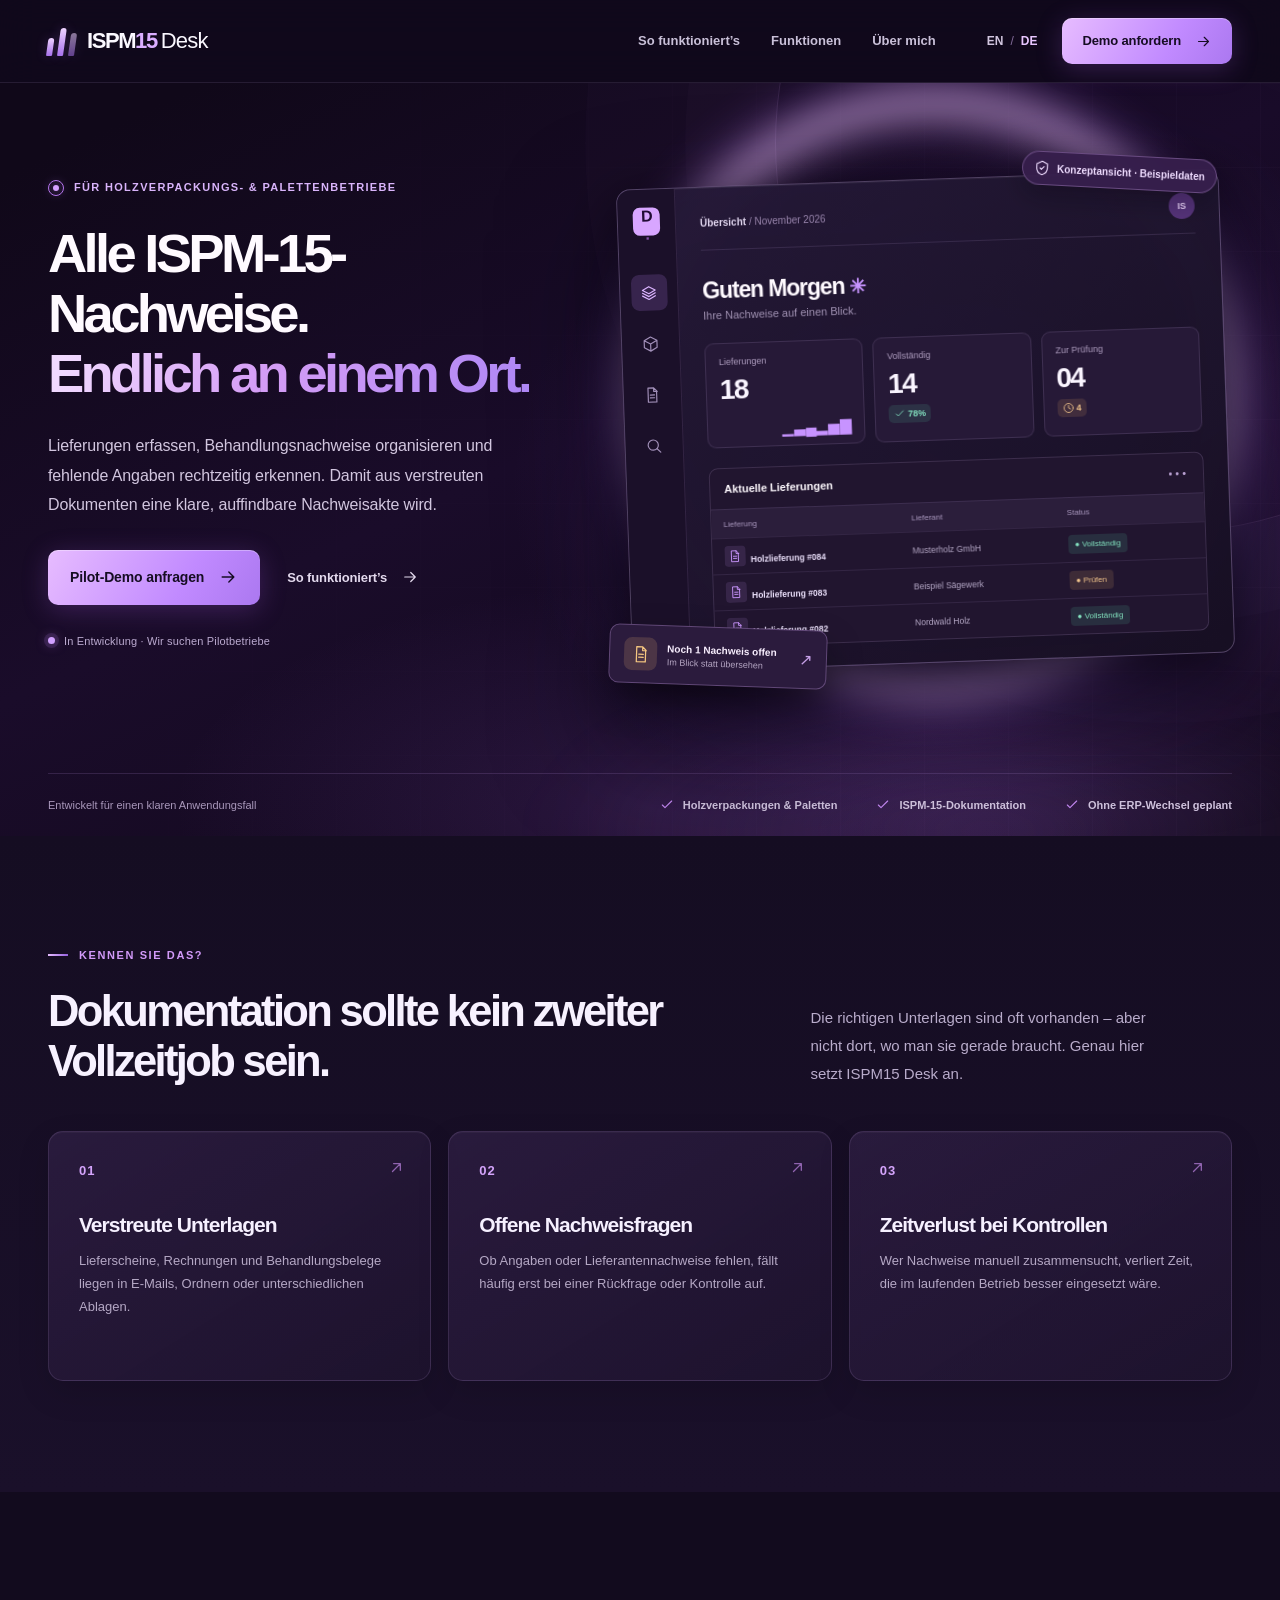
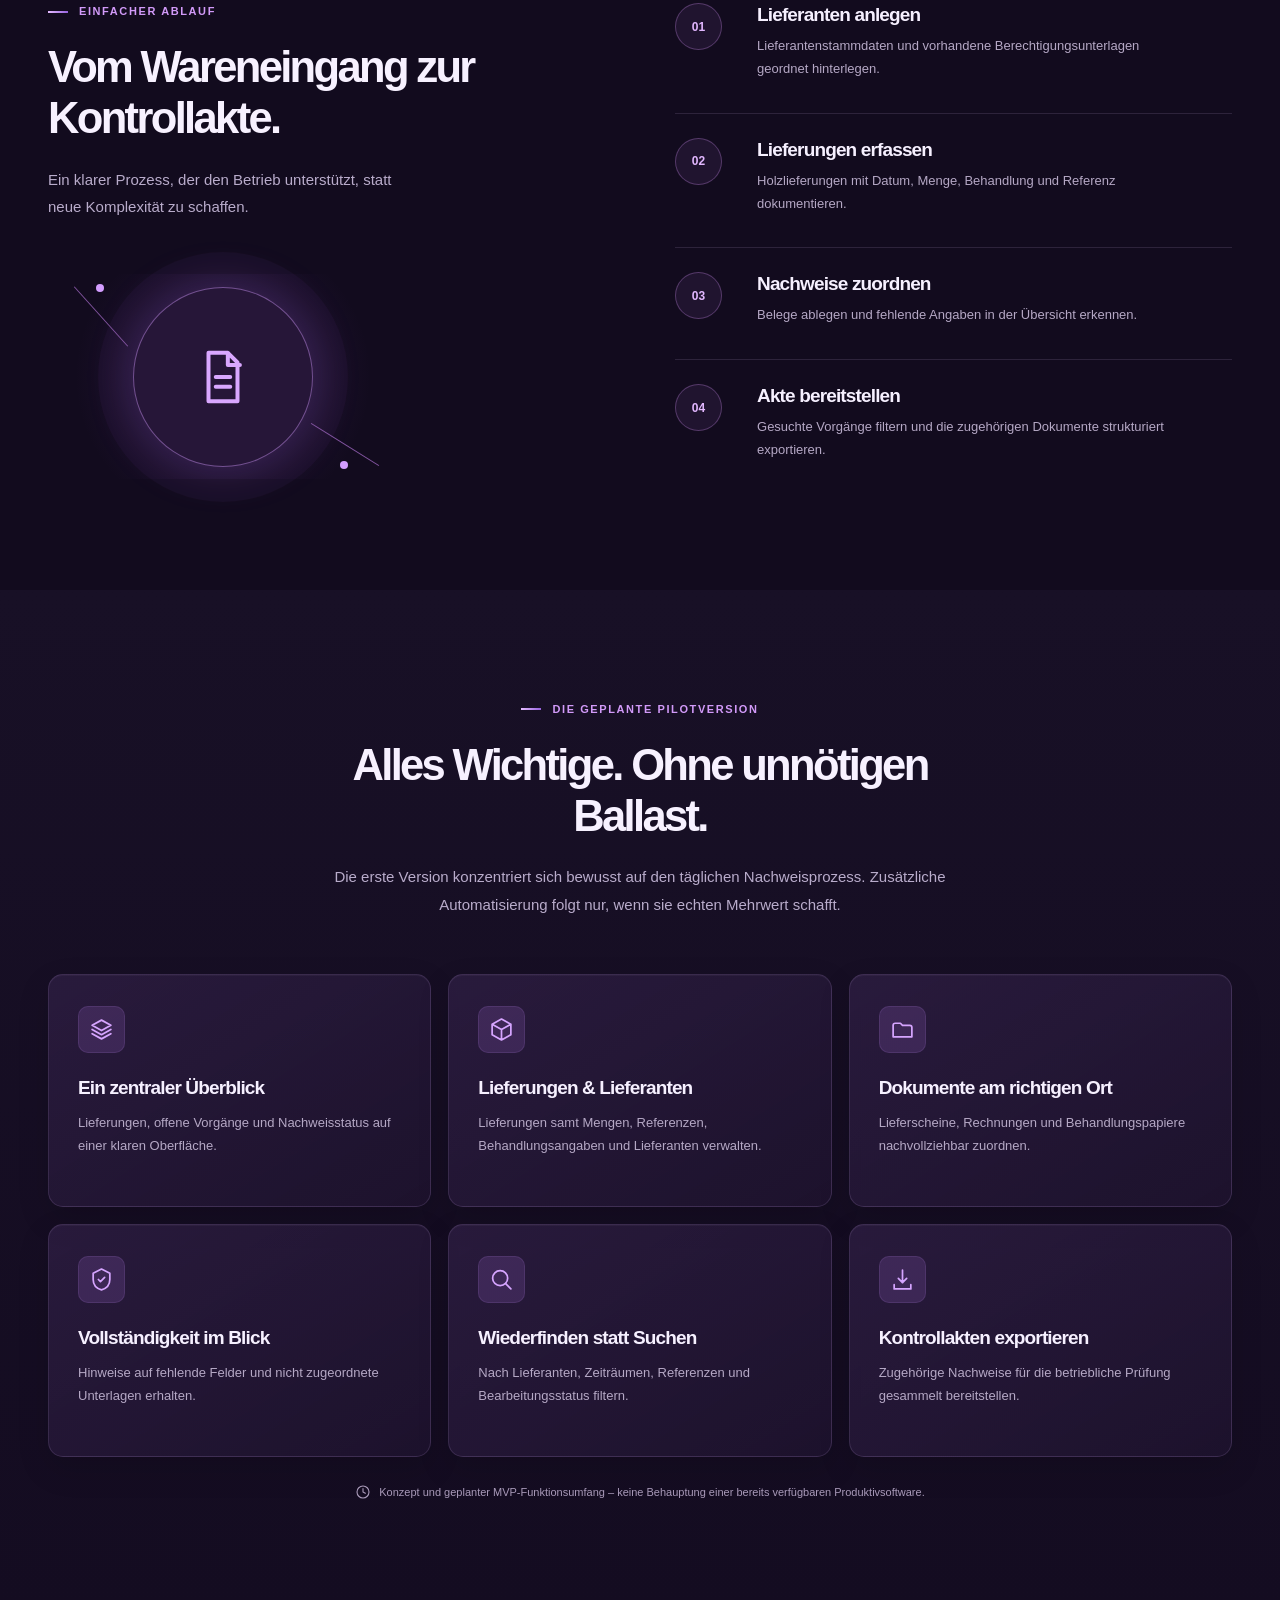
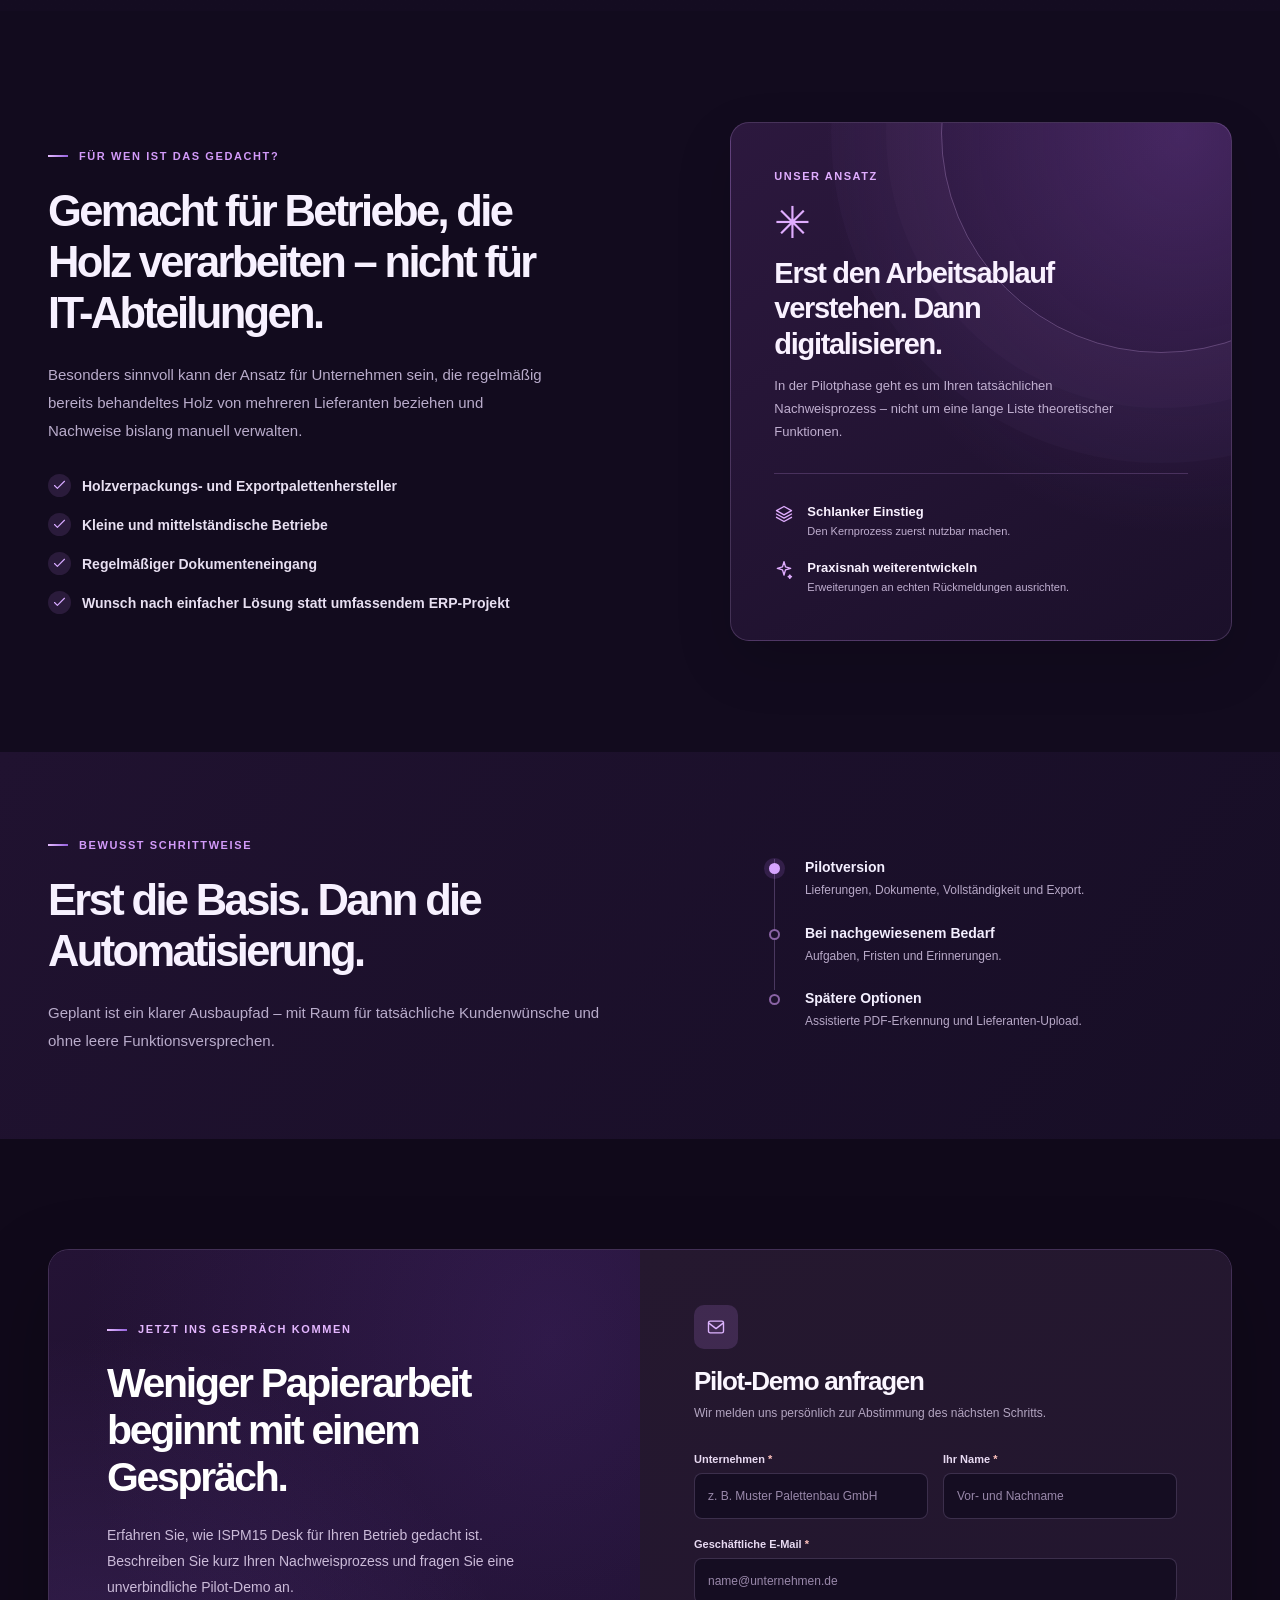
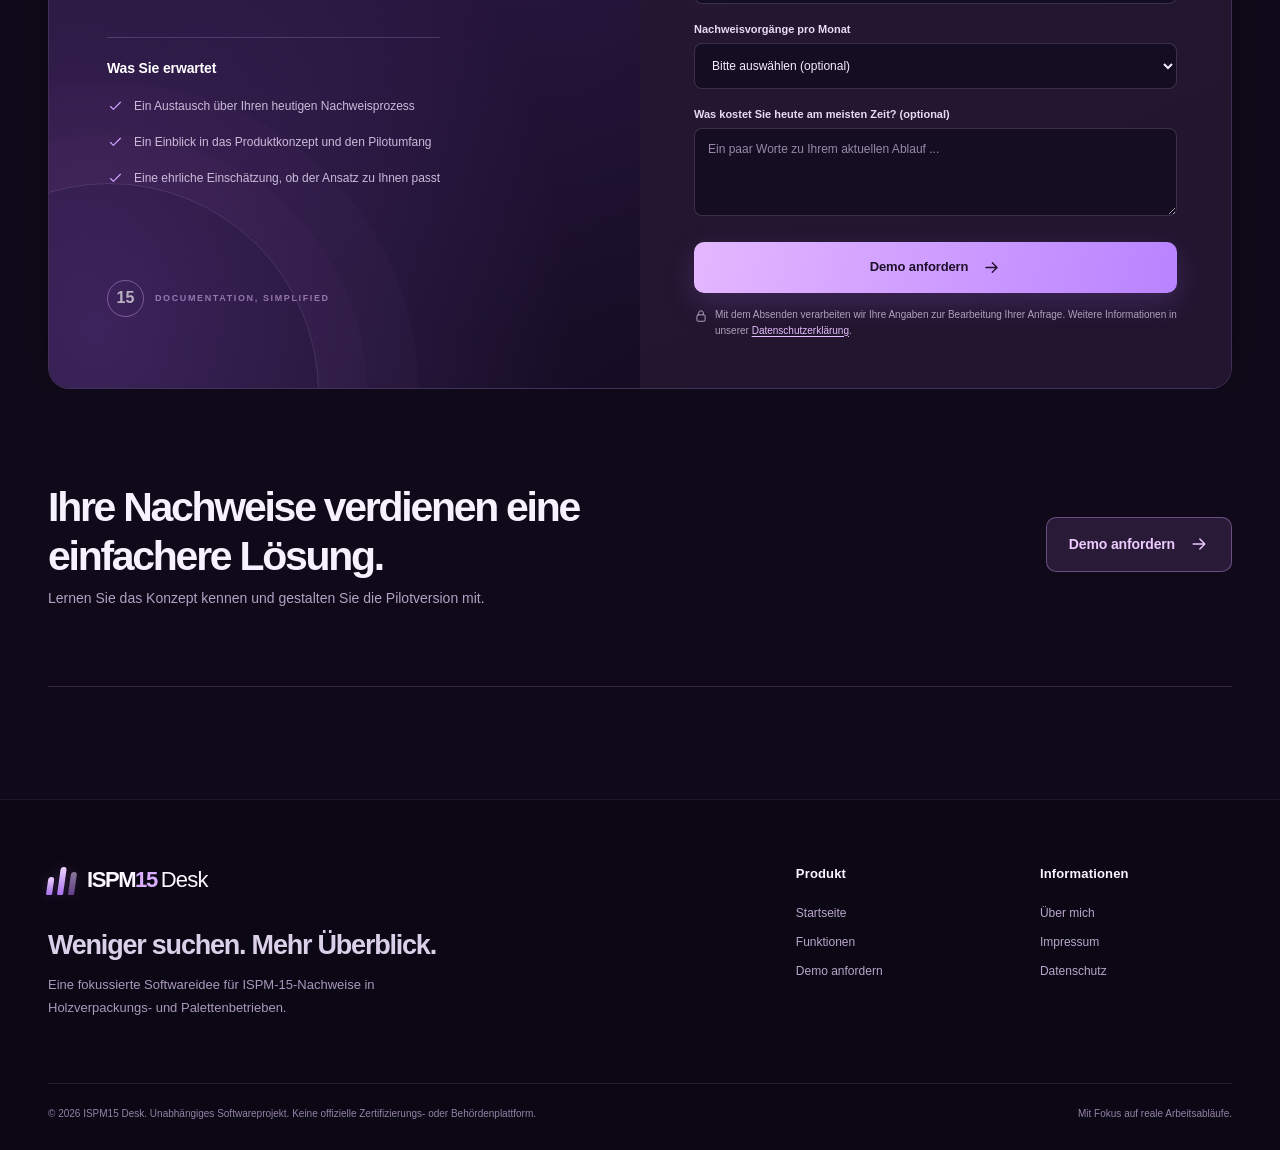
==== index.html @ 0bcd7ba4 "Initial commit: ISPM15 Desk Landingpage (DE/EN)" ====
<!doctype html>
<html lang="de">
<head>
  <meta charset="utf-8">
  <meta name="viewport" content="width=device-width, initial-scale=1">
  <meta name="theme-color" content="#100919">
  <meta name="robots" content="noindex,nofollow">
  <meta name="description" content="Die geplante digitale Nachweisverwaltung für Holzverpackungs- und Palettenbetriebe. Lieferungen, Behandlungsbelege und Kontrollakten an einem Ort. Jetzt Pilot-Demo anfragen.">
  <meta property="og:type" content="website"><meta property="og:title" content="ISPM15 Desk – ISPM-15-Nachweise einfach verwalten"><meta property="og:description" content="Die geplante digitale Nachweisverwaltung für Holzverpackungs- und Palettenbetriebe. Lieferungen, Behandlungsbelege und Kontrollakten an einem Ort. Jetzt Pilot-Demo anfragen.">
  <title>ISPM15 Desk – ISPM-15-Nachweise einfach verwalten</title>
  <link rel="alternate" hreflang="de" href="index.html">
  <link rel="alternate" hreflang="en" href="en/index.html">
  <link rel="icon" type="image/svg+xml" href="assets/images/favicon.svg">
  <link rel="stylesheet" href="assets/css/style.css">
  <link rel="stylesheet" href="assets/css/dark-theme.css">
  <script src="assets/js/site.js" defer></script>
</head>
<body data-lang="de" data-page="home">
<a href="#main" class="skip-link">Zum Inhalt springen</a>
<header class="site-header"><div class="shell header-inner">
  <a class="brand" href="index.html" aria-label="ISPM15 Desk – Startseite"><span class="brand-symbol" aria-hidden="true"><span></span><span></span><span></span></span><span class="brand-words">ISPM<span class="brand-number">15</span><span class="brand-desk">Desk</span></span></a>
  <button class="menu-toggle" aria-controls="primary-nav" aria-expanded="false" aria-label="Menü öffnen"><svg class="" width="24" height="24" aria-hidden="true" viewBox="0 0 24 24" fill="none" stroke="currentColor" stroke-width="1.65" stroke-linecap="round" stroke-linejoin="round"><path d="M4 7h16M4 12h16M4 17h16"/></svg></button>
  <nav id="primary-nav" class="primary-nav" aria-label="Hauptnavigation">
    <a class="nav-link" href="index.html#ablauf">So funktioniert’s</a>
    <a class="nav-link" href="index.html#funktionen">Funktionen</a>
    <a class="nav-link "  href="about.html">Über mich</a>
    <div class="header-extras"><div class="lang-switch" aria-label="Sprache wählen">
      <a href="en/index.html" lang="en" hreflang="en" class="lang-option">EN</a><span class="lang-separator" aria-hidden="true">/</span><span class="lang-current" aria-current="true">DE</span>
    </div><a class="btn btn-nav" href="index.html#demo">Demo anfordern<svg class="" width="17" height="17" aria-hidden="true" viewBox="0 0 24 24" fill="none" stroke="currentColor" stroke-width="1.65" stroke-linecap="round" stroke-linejoin="round"><path d="M5 12h14m-6-6 6 6-6 6"/></svg></a></div>
  </nav>
</div></header>
<main id="main">
<section class="hero"><div class="hero-mesh" aria-hidden="true"></div><div class="shell hero-grid">
      <div class="hero-copy"><div class="hero-topline"><span class="tiny-ring" aria-hidden="true"></span>Für Holzverpackungs- & Palettenbetriebe</div><h1>Alle ISPM-15-Nachweise.<br><em>Endlich an einem Ort.</em></h1><p class="hero-lead">Lieferungen erfassen, Behandlungsnachweise organisieren und fehlende Angaben rechtzeitig erkennen. Damit aus verstreuten Dokumenten eine klare, auffindbare Nachweisakte wird.</p>
        <div class="hero-actions"><a class="btn btn-primary btn-large" href="#demo">Pilot-Demo anfragen<svg class="" width="20" height="20" aria-hidden="true" viewBox="0 0 24 24" fill="none" stroke="currentColor" stroke-width="1.65" stroke-linecap="round" stroke-linejoin="round"><path d="M5 12h14m-6-6 6 6-6 6"/></svg></a><a class="btn btn-text-light" href="#ablauf">So funktioniert’s<svg class="" width="18" height="18" aria-hidden="true" viewBox="0 0 24 24" fill="none" stroke="currentColor" stroke-width="1.65" stroke-linecap="round" stroke-linejoin="round"><path d="M5 12h14m-6-6 6 6-6 6"/></svg></a></div>
        <p class="hero-status"><span aria-hidden="true"></span>In Entwicklung · Wir suchen Pilotbetriebe</p>
      </div><div class="hero-art"><div class="dashboard-stage"><div class="dash-float dash-float-top"><svg class="" width="16" height="16" aria-hidden="true" viewBox="0 0 24 24" fill="none" stroke="currentColor" stroke-width="1.65" stroke-linecap="round" stroke-linejoin="round"><path d="m12 2 8 4v6c0 5.5-3.7 8.7-8 10-4.3-1.3-8-4.5-8-10V6z"/><path d="m9 12 2 2 4-4"/></svg><span>Konzeptansicht · Beispieldaten</span></div>
<div class="dashboard" role="img" aria-label="Schematische Vorschau der geplanten Software mit fiktiven Daten">
  <div class="dash-side"><div class="dash-side-logo">D<span>.</span></div><span class="side-dot side-dot-active"><svg class="" width="17" height="17" aria-hidden="true" viewBox="0 0 24 24" fill="none" stroke="currentColor" stroke-width="1.65" stroke-linecap="round" stroke-linejoin="round"><path d="m12 3 9 5-9 5-9-5zM3 12l9 5 9-5M3 16l9 5 9-5"/></svg></span><span class="side-dot"><svg class="" width="17" height="17" aria-hidden="true" viewBox="0 0 24 24" fill="none" stroke="currentColor" stroke-width="1.65" stroke-linecap="round" stroke-linejoin="round"><path d="m12 2 9 5-9 5-9-5zM3 7v10l9 5 9-5V7M12 12v10"/></svg></span><span class="side-dot"><svg class="" width="17" height="17" aria-hidden="true" viewBox="0 0 24 24" fill="none" stroke="currentColor" stroke-width="1.65" stroke-linecap="round" stroke-linejoin="round"><path d="M6 2h8l4 4v16H6zM14 2v5h5M9 12h6M9 16h6"/></svg></span><span class="side-dot"><svg class="" width="17" height="17" aria-hidden="true" viewBox="0 0 24 24" fill="none" stroke="currentColor" stroke-width="1.65" stroke-linecap="round" stroke-linejoin="round"><circle cx="10.7" cy="10.7" r="7.2"/><path d="m16 16 5 5"/></svg></span><span class="side-gear">•••</span></div>
  <div class="dash-main"><div class="dash-top"><span>Übersicht <span class="muted">/ November 2026</span></span><span class="dash-avatar">IS</span></div>
  <div class="dash-hello"><h3>Guten Morgen <span class="dash-wave">✳</span></h3><p>Ihre Nachweise auf einen Blick.</p></div>
  <div class="dash-metrics"><div class="dash-stat"><small>Lieferungen</small><strong>18</strong><span class="dash-graph">▁▃▄▂▅▇</span></div><div class="dash-stat"><small>Vollständig</small><strong>14</strong><span class="dash-stat-pill pill-green"><svg class="" width="12" height="12" aria-hidden="true" viewBox="0 0 24 24" fill="none" stroke="currentColor" stroke-width="1.65" stroke-linecap="round" stroke-linejoin="round"><path d="m5 12 4 4L19 6"/></svg> 78%</span></div><div class="dash-stat"><small>Zur Prüfung</small><strong>04</strong><span class="dash-stat-pill pill-amber"><svg class="" width="12" height="12" aria-hidden="true" viewBox="0 0 24 24" fill="none" stroke="currentColor" stroke-width="1.65" stroke-linecap="round" stroke-linejoin="round"><circle cx="12" cy="12" r="9"/><path d="M12 7v5l3.5 2"/></svg> 4</span></div></div>
  <div class="dash-table-wrap"><div class="dash-table-title"><b>Aktuelle Lieferungen</b><span>•••</span></div><div class="dash-table"><div class="dash-table-row dash-table-head"><span>Lieferung</span><span>Lieferant</span><span>Status</span></div>
  <div class="dash-table-row"><span><i class="doc-glyph"><svg class="" width="13" height="13" aria-hidden="true" viewBox="0 0 24 24" fill="none" stroke="currentColor" stroke-width="1.65" stroke-linecap="round" stroke-linejoin="round"><path d="M6 2h8l4 4v16H6zM14 2v5h5M9 12h6M9 16h6"/></svg></i>Holzlieferung #084</span><span>Musterholz GmbH</span><span><em class="status-pill done">● Vollständig</em></span></div>
  <div class="dash-table-row"><span><i class="doc-glyph"><svg class="" width="13" height="13" aria-hidden="true" viewBox="0 0 24 24" fill="none" stroke="currentColor" stroke-width="1.65" stroke-linecap="round" stroke-linejoin="round"><path d="M6 2h8l4 4v16H6zM14 2v5h5M9 12h6M9 16h6"/></svg></i>Holzlieferung #083</span><span>Beispiel Sägewerk</span><span><em class="status-pill review">● Prüfen</em></span></div>
  <div class="dash-table-row"><span><i class="doc-glyph"><svg class="" width="13" height="13" aria-hidden="true" viewBox="0 0 24 24" fill="none" stroke="currentColor" stroke-width="1.65" stroke-linecap="round" stroke-linejoin="round"><path d="M6 2h8l4 4v16H6zM14 2v5h5M9 12h6M9 16h6"/></svg></i>Holzlieferung #082</span><span>Nordwald Holz</span><span><em class="status-pill done">● Vollständig</em></span></div>
  </div></div></div>
</div><div class="dash-floating-card"> <span class="float-alert"><svg class="" width="18" height="18" aria-hidden="true" viewBox="0 0 24 24" fill="none" stroke="currentColor" stroke-width="1.65" stroke-linecap="round" stroke-linejoin="round"><path d="M6 2h8l4 4v16H6zM14 2v5h5M9 12h6M9 16h6"/></svg></span><span><strong>Noch 1 Nachweis offen</strong><small>Im Blick statt übersehen</small></span><span class="float-arrow">↗</span></div></div></div></div>
      <div class="shell hero-bottom"><span>Entwickelt für einen klaren Anwendungsfall</span><div class="trust-labels"><span><svg class="" width="16" height="16" aria-hidden="true" viewBox="0 0 24 24" fill="none" stroke="currentColor" stroke-width="1.65" stroke-linecap="round" stroke-linejoin="round"><path d="m5 12 4 4L19 6"/></svg>Holzverpackungen & Paletten</span><span><svg class="" width="16" height="16" aria-hidden="true" viewBox="0 0 24 24" fill="none" stroke="currentColor" stroke-width="1.65" stroke-linecap="round" stroke-linejoin="round"><path d="m5 12 4 4L19 6"/></svg>ISPM-15-Dokumentation</span><span><svg class="" width="16" height="16" aria-hidden="true" viewBox="0 0 24 24" fill="none" stroke="currentColor" stroke-width="1.65" stroke-linecap="round" stroke-linejoin="round"><path d="m5 12 4 4L19 6"/></svg>Ohne ERP-Wechsel geplant</span></div></div>
    </section>
    <section class="section pain-section"><div class="shell"><div class="section-header section-header-split"><div><p class="eyebrow"><span class="eyebrow-line"></span>KENNEN SIE DAS?</p><h2>Dokumentation sollte kein zweiter Vollzeitjob sein.</h2></div><p>Die richtigen Unterlagen sind oft vorhanden – aber nicht dort, wo man sie gerade braucht. Genau hier setzt ISPM15 Desk an.</p></div><div class="pain-grid"><article class="pain-card"><span class="pain-index">01</span><h3>Verstreute Unterlagen</h3><p>Lieferscheine, Rechnungen und Behandlungsbelege liegen in E-Mails, Ordnern oder unterschiedlichen Ablagen.</p><span class="pain-deco" aria-hidden="true"><svg class="" width="19" height="19" aria-hidden="true" viewBox="0 0 24 24" fill="none" stroke="currentColor" stroke-width="1.65" stroke-linecap="round" stroke-linejoin="round"><path d="M5 12h14m-6-6 6 6-6 6"/></svg></span></article><article class="pain-card"><span class="pain-index">02</span><h3>Offene Nachweisfragen</h3><p>Ob Angaben oder Lieferantennachweise fehlen, fällt häufig erst bei einer Rückfrage oder Kontrolle auf.</p><span class="pain-deco" aria-hidden="true"><svg class="" width="19" height="19" aria-hidden="true" viewBox="0 0 24 24" fill="none" stroke="currentColor" stroke-width="1.65" stroke-linecap="round" stroke-linejoin="round"><path d="M5 12h14m-6-6 6 6-6 6"/></svg></span></article><article class="pain-card"><span class="pain-index">03</span><h3>Zeitverlust bei Kontrollen</h3><p>Wer Nachweise manuell zusammensucht, verliert Zeit, die im laufenden Betrieb besser eingesetzt wäre.</p><span class="pain-deco" aria-hidden="true"><svg class="" width="19" height="19" aria-hidden="true" viewBox="0 0 24 24" fill="none" stroke="currentColor" stroke-width="1.65" stroke-linecap="round" stroke-linejoin="round"><path d="M5 12h14m-6-6 6 6-6 6"/></svg></span></article></div></div></section>
    <section class="section workflow-section" id="ablauf"><div class="shell workflow-layout"><div class="workflow-intro"><p class="eyebrow"><span class="eyebrow-line"></span>EINFACHER ABLAUF</p><h2>Vom Wareneingang zur Kontrollakte.</h2><p>Ein klarer Prozess, der den Betrieb unterstützt, statt neue Komplexität zu schaffen.</p><div class="workflow-art" aria-hidden="true"><div class="workflow-art-ring"><svg class="" width="58" height="58" aria-hidden="true" viewBox="0 0 24 24" fill="none" stroke="currentColor" stroke-width="1.65" stroke-linecap="round" stroke-linejoin="round"><path d="M6 2h8l4 4v16H6zM14 2v5h5M9 12h6M9 16h6"/></svg></div><span class="wa-line wa-one"></span><span class="wa-line wa-two"></span><span class="wa-node wa-node-a"></span><span class="wa-node wa-node-b"></span></div></div><div class="step-list"><article class="step"><span class="step-number">01</span><div><h3>Lieferanten anlegen</h3><p>Lieferantenstammdaten und vorhandene Berechtigungsunterlagen geordnet hinterlegen.</p></div></article><article class="step"><span class="step-number">02</span><div><h3>Lieferungen erfassen</h3><p>Holzlieferungen mit Datum, Menge, Behandlung und Referenz dokumentieren.</p></div></article><article class="step"><span class="step-number">03</span><div><h3>Nachweise zuordnen</h3><p>Belege ablegen und fehlende Angaben in der Übersicht erkennen.</p></div></article><article class="step"><span class="step-number">04</span><div><h3>Akte bereitstellen</h3><p>Gesuchte Vorgänge filtern und die zugehörigen Dokumente strukturiert exportieren.</p></div></article></div></div></section>
    <section class="section feature-section" id="funktionen"><div class="shell"><div class="section-header centered"><p class="eyebrow"><span class="eyebrow-line"></span>DIE GEPLANTE PILOTVERSION</p><h2>Alles Wichtige. Ohne unnötigen Ballast.</h2><p>Die erste Version konzentriert sich bewusst auf den täglichen Nachweisprozess. Zusätzliche Automatisierung folgt nur, wenn sie echten Mehrwert schafft.</p></div><div class="features-grid"><article class="feature-card"><span class="feature-icon"><svg class="" width="25" height="25" aria-hidden="true" viewBox="0 0 24 24" fill="none" stroke="currentColor" stroke-width="1.65" stroke-linecap="round" stroke-linejoin="round"><path d="m12 3 9 5-9 5-9-5zM3 12l9 5 9-5M3 16l9 5 9-5"/></svg></span><h3>Ein zentraler Überblick</h3><p>Lieferungen, offene Vorgänge und Nachweisstatus auf einer klaren Oberfläche.</p></article><article class="feature-card"><span class="feature-icon"><svg class="" width="25" height="25" aria-hidden="true" viewBox="0 0 24 24" fill="none" stroke="currentColor" stroke-width="1.65" stroke-linecap="round" stroke-linejoin="round"><path d="m12 2 9 5-9 5-9-5zM3 7v10l9 5 9-5V7M12 12v10"/></svg></span><h3>Lieferungen & Lieferanten</h3><p>Lieferungen samt Mengen, Referenzen, Behandlungsangaben und Lieferanten verwalten.</p></article><article class="feature-card"><span class="feature-icon"><svg class="" width="25" height="25" aria-hidden="true" viewBox="0 0 24 24" fill="none" stroke="currentColor" stroke-width="1.65" stroke-linecap="round" stroke-linejoin="round"><path d="M3 8a2 2 0 0 1 2-2h5l2 2h7a2 2 0 0 1 2 2v9H3z"/></svg></span><h3>Dokumente am richtigen Ort</h3><p>Lieferscheine, Rechnungen und Behandlungspapiere nachvollziehbar zuordnen.</p></article><article class="feature-card"><span class="feature-icon"><svg class="" width="25" height="25" aria-hidden="true" viewBox="0 0 24 24" fill="none" stroke="currentColor" stroke-width="1.65" stroke-linecap="round" stroke-linejoin="round"><path d="m12 2 8 4v6c0 5.5-3.7 8.7-8 10-4.3-1.3-8-4.5-8-10V6z"/><path d="m9 12 2 2 4-4"/></svg></span><h3>Vollständigkeit im Blick</h3><p>Hinweise auf fehlende Felder und nicht zugeordnete Unterlagen erhalten.</p></article><article class="feature-card"><span class="feature-icon"><svg class="" width="25" height="25" aria-hidden="true" viewBox="0 0 24 24" fill="none" stroke="currentColor" stroke-width="1.65" stroke-linecap="round" stroke-linejoin="round"><circle cx="10.7" cy="10.7" r="7.2"/><path d="m16 16 5 5"/></svg></span><h3>Wiederfinden statt Suchen</h3><p>Nach Lieferanten, Zeiträumen, Referenzen und Bearbeitungsstatus filtern.</p></article><article class="feature-card"><span class="feature-icon"><svg class="" width="25" height="25" aria-hidden="true" viewBox="0 0 24 24" fill="none" stroke="currentColor" stroke-width="1.65" stroke-linecap="round" stroke-linejoin="round"><path d="M12 3v12m-4-4 4 4 4-4M4 17v4h16v-4"/></svg></span><h3>Kontrollakten exportieren</h3><p>Zugehörige Nachweise für die betriebliche Prüfung gesammelt bereitstellen.</p></article></div><p class="feature-notice"><svg class="" width="16" height="16" aria-hidden="true" viewBox="0 0 24 24" fill="none" stroke="currentColor" stroke-width="1.65" stroke-linecap="round" stroke-linejoin="round"><circle cx="12" cy="12" r="9"/><path d="M12 7v5l3.5 2"/></svg>Konzept und geplanter MVP-Funktionsumfang – keine Behauptung einer bereits verfügbaren Produktivsoftware.</p></div></section>
    <section class="section fit-section"><div class="shell fit-grid"><div class="fit-main"><p class="eyebrow"><span class="eyebrow-line"></span>FÜR WEN IST DAS GEDACHT?</p><h2>Gemacht für Betriebe, die Holz verarbeiten – nicht für IT-Abteilungen.</h2><p>Besonders sinnvoll kann der Ansatz für Unternehmen sein, die regelmäßig bereits behandeltes Holz von mehreren Lieferanten beziehen und Nachweise bislang manuell verwalten.</p><ul class="fit-bullets"><li><svg class="" width="19" height="19" aria-hidden="true" viewBox="0 0 24 24" fill="none" stroke="currentColor" stroke-width="1.65" stroke-linecap="round" stroke-linejoin="round"><path d="m5 12 4 4L19 6"/></svg><span>Holzverpackungs- und Exportpalettenhersteller</span></li><li><svg class="" width="19" height="19" aria-hidden="true" viewBox="0 0 24 24" fill="none" stroke="currentColor" stroke-width="1.65" stroke-linecap="round" stroke-linejoin="round"><path d="m5 12 4 4L19 6"/></svg><span>Kleine und mittelständische Betriebe</span></li><li><svg class="" width="19" height="19" aria-hidden="true" viewBox="0 0 24 24" fill="none" stroke="currentColor" stroke-width="1.65" stroke-linecap="round" stroke-linejoin="round"><path d="m5 12 4 4L19 6"/></svg><span>Regelmäßiger Dokumenteneingang</span></li><li><svg class="" width="19" height="19" aria-hidden="true" viewBox="0 0 24 24" fill="none" stroke="currentColor" stroke-width="1.65" stroke-linecap="round" stroke-linejoin="round"><path d="m5 12 4 4L19 6"/></svg><span>Wunsch nach einfacher Lösung statt umfassendem ERP-Projekt</span></li></ul></div><div class="fit-panel"><div class="fit-panel-pattern" aria-hidden="true"></div><span class="fit-mini">UNSER ANSATZ</span><span class="fit-sign">✳</span><h3>Erst den Arbeitsablauf verstehen. Dann digitalisieren.</h3><p>In der Pilotphase geht es um Ihren tatsächlichen Nachweisprozess – nicht um eine lange Liste theoretischer Funktionen.</p><div class="fit-divider"></div><div class="fit-benefits"><div><svg class="" width="20" height="20" aria-hidden="true" viewBox="0 0 24 24" fill="none" stroke="currentColor" stroke-width="1.65" stroke-linecap="round" stroke-linejoin="round"><path d="m12 3 9 5-9 5-9-5zM3 12l9 5 9-5M3 16l9 5 9-5"/></svg><span><strong>Schlanker Einstieg</strong><small>Den Kernprozess zuerst nutzbar machen.</small></span></div><div><svg class="" width="20" height="20" aria-hidden="true" viewBox="0 0 24 24" fill="none" stroke="currentColor" stroke-width="1.65" stroke-linecap="round" stroke-linejoin="round"><path d="m12 2 1.8 6.2L20 10l-6.2 1.8L12 18l-1.8-6.2L4 10l6.2-1.8zM19 18l.7 1.3L21 20l-1.3.7L19 22l-.7-1.3L17 20l1.3-.7z"/></svg><span><strong>Praxisnah weiterentwickeln</strong><small>Erweiterungen an echten Rückmeldungen ausrichten.</small></span></div></div></div></div></section>
    <section class="section roadmap-section"><div class="shell roadmap-layout"><div><p class="eyebrow"><span class="eyebrow-line"></span>BEWUSST SCHRITTWEISE</p><h2>Erst die Basis. Dann die Automatisierung.</h2><p>Geplant ist ein klarer Ausbaupfad – mit Raum für tatsächliche Kundenwünsche und ohne leere Funktionsversprechen.</p></div><div class="roadmap-list"><div><span class="roadmap-dot active"></span><b>Pilotversion</b><p>Lieferungen, Dokumente, Vollständigkeit und Export.</p></div><div><span class="roadmap-dot"></span><b>Bei nachgewiesenem Bedarf</b><p>Aufgaben, Fristen und Erinnerungen.</p></div><div><span class="roadmap-dot"></span><b>Spätere Optionen</b><p>Assistierte PDF-Erkennung und Lieferanten-Upload.</p></div></div></div></section>
    <section class="demo-section"><div class="shell"><div class="demo-panel" id="demo"><div class="demo-copy"><p class="eyebrow eyebrow-light"><span class="eyebrow-line"></span>JETZT INS GESPRÄCH KOMMEN</p><h2>Weniger Papierarbeit beginnt mit einem Gespräch.</h2><p class="demo-description">Erfahren Sie, wie ISPM15 Desk für Ihren Betrieb gedacht ist. Beschreiben Sie kurz Ihren Nachweisprozess und fragen Sie eine unverbindliche Pilot-Demo an.</p>
      <div class="demo-expect"><h3>Was Sie erwartet</h3><ul><li><svg class="" width="17" height="17" aria-hidden="true" viewBox="0 0 24 24" fill="none" stroke="currentColor" stroke-width="1.65" stroke-linecap="round" stroke-linejoin="round"><path d="m5 12 4 4L19 6"/></svg><span>Ein Austausch über Ihren heutigen Nachweisprozess</span></li><li><svg class="" width="17" height="17" aria-hidden="true" viewBox="0 0 24 24" fill="none" stroke="currentColor" stroke-width="1.65" stroke-linecap="round" stroke-linejoin="round"><path d="m5 12 4 4L19 6"/></svg><span>Ein Einblick in das Produktkonzept und den Pilotumfang</span></li><li><svg class="" width="17" height="17" aria-hidden="true" viewBox="0 0 24 24" fill="none" stroke="currentColor" stroke-width="1.65" stroke-linecap="round" stroke-linejoin="round"><path d="m5 12 4 4L19 6"/></svg><span>Eine ehrliche Einschätzung, ob der Ansatz zu Ihnen passt</span></li></ul></div>
      <div class="demo-decoration" aria-hidden="true"><span>15</span><span>DOCUMENTATION, SIMPLIFIED</span></div>
    </div>
    <div class="form-card"><div class="form-heading"><span class="form-mini-icon"><svg class="" width="20" height="20" aria-hidden="true" viewBox="0 0 24 24" fill="none" stroke="currentColor" stroke-width="1.65" stroke-linecap="round" stroke-linejoin="round"><rect x="3" y="5" width="18" height="14" rx="2"/><path d="m3 7 9 7 9-7"/></svg></span><h3>Pilot-Demo anfragen</h3><p>Wir melden uns persönlich zur Abstimmung des nächsten Schritts.</p></div>
    <form class="demo-form" data-demo-form data-endpoint="" data-msg-sending="Wird gesendet ..." data-msg-success="Vielen Dank! Ihre Anfrage wurde übermittelt. Wir melden uns so bald wie möglich." data-msg-error="Die Anfrage konnte nicht gesendet werden. Bitte versuchen Sie es später erneut." data-msg-unconfigured="Das Demoformular ist noch nicht freigeschaltet. Vor der Veröffentlichung muss der Formularservice eingerichtet werden." action="#demo" method="POST" accept-charset="UTF-8">
      <input type="hidden" name="_subject" value="ISPM15 Desk – Demoanfrage">
      <div class="trap" aria-hidden="true"><label for="website-check">Dieses Feld leer lassen</label><input type="text" id="website-check" name="_gotcha" tabindex="-1" autocomplete="off"></div>
      <div class="form-grid"><div class="form-field"><label for="demo-company">Unternehmen <span aria-label="Pflichtfeld">*</span></label><input id="demo-company" name="company" type="text" placeholder="z. B. Muster Palettenbau GmbH" autocomplete="organization" maxlength="120" required></div>
      <div class="form-field"><label for="demo-name">Ihr Name <span aria-label="Pflichtfeld">*</span></label><input id="demo-name" name="name" type="text" placeholder="Vor- und Nachname" autocomplete="name" maxlength="100" required></div>
      <div class="form-field full"><label for="demo-email">Geschäftliche E-Mail <span aria-label="Pflichtfeld">*</span></label><input id="demo-email" name="email" type="email" placeholder="name@unternehmen.de" autocomplete="email" maxlength="160" required></div>
      <div class="form-field full"><label for="demo-volume">Nachweisvorgänge pro Monat</label><select id="demo-volume" name="monthly_volume"><option value="">Bitte auswählen (optional)</option><option value="under20">Unter 20</option><option value="20to60">20–60</option><option value="over60">Über 60</option><option value="unknown">Kann ich noch nicht einschätzen</option></select></div>
      <div class="form-field full"><label for="demo-message">Was kostet Sie heute am meisten Zeit? (optional)</label><textarea id="demo-message" name="message" rows="3" maxlength="1500" placeholder="Ein paar Worte zu Ihrem aktuellen Ablauf ..."></textarea></div></div>
      <button class="btn btn-submit" type="submit" data-submit-button>Demo anfordern<svg class="" width="19" height="19" aria-hidden="true" viewBox="0 0 24 24" fill="none" stroke="currentColor" stroke-width="1.65" stroke-linecap="round" stroke-linejoin="round"><path d="M5 12h14m-6-6 6 6-6 6"/></svg></button>
      <p role="status" aria-live="polite" class="form-status" data-form-status></p>
      <p class="form-privacy"><svg class="" width="14" height="14" aria-hidden="true" viewBox="0 0 24 24" fill="none" stroke="currentColor" stroke-width="1.65" stroke-linecap="round" stroke-linejoin="round"><rect x="5" y="10" width="14" height="11" rx="2"/><path d="M8 10V7a4 4 0 0 1 8 0v3"/></svg><span>Mit dem Absenden verarbeiten wir Ihre Angaben zur Bearbeitung Ihrer Anfrage. Weitere Informationen in unserer <a href="datenschutz.html">Datenschutzerklärung</a>.</span></p>
    </form></div></div></div></section>
    <section class="closing-section"><div class="shell closing-inner"><div><h2>Ihre Nachweise verdienen eine einfachere Lösung.</h2><p>Lernen Sie das Konzept kennen und gestalten Sie die Pilotversion mit.</p></div><a class="btn btn-secondary btn-large" href="#demo">Demo anfordern<svg class="" width="20" height="20" aria-hidden="true" viewBox="0 0 24 24" fill="none" stroke="currentColor" stroke-width="1.65" stroke-linecap="round" stroke-linejoin="round"><path d="M5 12h14m-6-6 6 6-6 6"/></svg></a></div></section>
</main>
<footer class="site-footer"><div class="shell">
  <div class="footer-top"><div class="footer-intro"><a class="brand brand-footer" href="index.html"><span class="brand-symbol" aria-hidden="true"><span></span><span></span><span></span></span><span class="brand-words">ISPM<span class="brand-number">15</span><span class="brand-desk">Desk</span></span></a><h2>Weniger suchen. Mehr Überblick.</h2><p>Eine fokussierte Softwareidee für ISPM-15-Nachweise in Holzverpackungs- und Palettenbetrieben.</p></div>
  <div class="footer-columns"><div><h3>Produkt</h3><a href="index.html">Startseite</a><a href="index.html#funktionen">Funktionen</a><a href="index.html#demo">Demo anfordern</a></div><div><h3>Informationen</h3><a href="about.html">Über mich</a><a href="impressum.html">Impressum</a><a href="datenschutz.html">Datenschutz</a></div></div></div>
  <div class="footer-bottom"><span>© 2026 ISPM15 Desk. Unabhängiges Softwareprojekt. Keine offizielle Zertifizierungs- oder Behördenplattform.</span><span>Mit Fokus auf reale Arbeitsabläufe.</span></div>
</div></footer>
</body>
</html>
---- assets/css/style.css ----
:root {
  color-scheme: light;
  --forest: #112b23;
  --forest-deep: #0c211b;
  --forest-soft: #204237;
  --ink: #172b25;
  --muted: #62726b;
  --line: #dfe7de;
  --paper: #f8faf5;
  --white: #fff;
  --sage: #c9edb5;
  --lime: #e6f5b7;
  --mint: #eaf4e5;
  --orange: #d3a86e;
  --radius: 20px;
  --shadow: 0 22px 55px rgba(15, 45, 33, .09);
}
*, *::before, *::after { box-sizing: border-box; }
html { scroll-behavior: smooth; scroll-padding-top: 94px; }
body { margin: 0; color: var(--ink); background: var(--white); font-family: Inter, ui-sans-serif, -apple-system, BlinkMacSystemFont, "Segoe UI", Arial, sans-serif; font-size: 16px; -webkit-font-smoothing: antialiased; }
body, button, input, textarea, select { font-family: Inter, ui-sans-serif, -apple-system, BlinkMacSystemFont, "Segoe UI", Arial, sans-serif; }
button, a { -webkit-tap-highlight-color: transparent; }
a { color: inherit; text-decoration: none; }
button { cursor: pointer; }
button, input, textarea, select { font-size: inherit; }
img, svg { vertical-align: middle; }
svg { flex-shrink: 0; }
.shell { width: min(1190px, calc(100% - 96px)); margin-inline: auto; }
.skip-link { position: fixed; top: -100px; left: 20px; background: #fff; z-index: 1000; color: #000; padding: 13px 19px; border-radius: 8px; }
.skip-link:focus { top: 14px; }
:focus-visible { outline: 3px solid #8dbc69; outline-offset: 3px; }
p, h1, h2, h3, h4 { margin-top: 0; }
h1, h2, h3 { letter-spacing: -.045em; }
section[id], div[id="demo"] { scroll-margin-top: 86px; }

/* Navigation */
.site-header { position: relative; z-index: 50; background: var(--forest); border-bottom: 1px solid rgba(230, 255, 229, .11); }
.header-inner { height: 82px; display: flex; align-items: center; justify-content: space-between; gap: 35px; }
.brand { display: inline-flex; align-items: center; gap: 11px; white-space: nowrap; color: #f4f9ec; flex-shrink: 0; }
.brand-words { font-size: 22px; font-weight: 780; letter-spacing: -.065em; }
.brand-number { color: var(--sage); }
.brand-desk { margin-left: 4px; font-weight: 420; letter-spacing: -.035em; }
.brand-symbol { width: 28px; height: 29px; position: relative; display: inline-flex; align-items: flex-end; justify-content: space-between; transform: skew(-8deg); }
.brand-symbol > span { width: 6px; background: var(--sage); border-radius: 3px 3px 1px 1px; }
.brand-symbol > span:nth-child(1) { height: 18px; }
.brand-symbol > span:nth-child(2) { height: 28px; }
.brand-symbol > span:nth-child(3) { height: 23px; opacity: .55; }
.primary-nav { display: flex; align-items: center; flex: 1; justify-content: flex-end; gap: 31px; }
.nav-link { font-size: 13px; line-height: 1.3; font-weight: 600; color: #d5e5dd; transition: color .18s; white-space: nowrap; }
.nav-link:hover, .nav-link.active { color: var(--sage); }
.header-extras { display: flex; align-items: center; gap: 25px; margin-left: 20px; }
.lang-switch { display: flex; align-items: center; gap: 7px; font-size: 12px; font-weight: 720; color: #91aba0; }
.lang-switch a { color: #cfdbd2; }
.lang-switch a:hover { color: #fff; }
.lang-current { color: var(--sage); }
.lang-separator { color: #567467; font-weight: 500; }
.btn { display: inline-flex; align-items: center; justify-content: center; gap: 14px; min-height: 46px; padding: 11px 20px; border: 0; border-radius: 9px; font-size: 13px; line-height: 1.2; font-weight: 760; letter-spacing: -.01em; cursor: pointer; transition: background-color .2s, transform .2s, box-shadow .2s, color .2s; }
.btn:hover { transform: translateY(-2px); }
.btn-nav { background: var(--sage); color: var(--forest-deep); }
.btn-nav:hover, .btn-primary:hover { background: #d8f7bc; }
.btn-large { min-height: 55px; font-size: 14px; padding: 16px 22px; }
.btn-primary { color: var(--forest-deep); background: var(--sage); box-shadow: 0 9px 28px rgba(116, 177, 119, .12); }
.btn-text-light { min-height: 55px; color: #e5eee7; background: transparent; padding-left: 8px; padding-right: 7px; }
.btn-text-light:hover { color: var(--sage); }
.btn-secondary { color: var(--forest); background: #fff; }
.btn-secondary:hover { background: var(--lime); }
.menu-toggle { display: none; width: 44px; height: 44px; background: transparent; border: 1px solid rgba(236,255,239,.25); border-radius: 9px; color: white; align-items: center; justify-content: center; }

/* Hero and illustration */
.hero { overflow: hidden; position: relative; color: white; background: radial-gradient(ellipse 55% 70% at 92% 40%, #224c3c 0%, transparent 75%), linear-gradient(140deg,#122c24 0%,#0e261e 70%, #0d231c 100%); }
.hero-mesh { position: absolute; pointer-events: none; inset: 0; opacity: .18; background-image: linear-gradient(rgba(185,231,183,.15) 1px,transparent 1px), linear-gradient(90deg,rgba(185,231,183,.15) 1px,transparent 1px); background-size: 85px 85px; mask-image: linear-gradient(90deg, transparent, #000 70%); }
.hero::before { content: ""; position: absolute; width: 780px; height: 780px; border: 1px solid rgba(191,229,169,.10); border-radius: 50%; top: -330px; right: -275px; box-shadow: 0 0 0 95px rgba(180,210,152,.021), 0 0 0 205px rgba(180,210,152,.017); }
.hero-grid { position: relative; min-height: 674px; display: grid; grid-template-columns: minmax(0, .91fr) minmax(0, 1.09fr); align-items: center; gap: 39px; padding-top: 72px; padding-bottom: 84px; }
.hero-copy { position: relative; z-index: 2; padding-bottom: 18px; }
.hero-topline { display: inline-flex; align-items: center; gap: 10px; color: #cce9c4; font-size: 11px; font-weight: 750; text-transform: uppercase; letter-spacing: .12em; line-height: 1.6; margin-bottom: 27px; }
.tiny-ring { width: 16px; height: 16px; border: 1px solid var(--sage); border-radius: 50%; display: inline-block; position: relative; }
.tiny-ring::after { content: ""; position: absolute; width: 6px; height: 6px; left: 4px; top: 4px; border-radius: 50%; background: var(--sage); }
h1 { font-size: clamp(44px, 4.25vw, 72px); font-weight: 720; line-height: 1.105; }
.hero h1 { max-width: 615px; letter-spacing: -.068em; margin: 0 0 27px; }
.hero h1 em, .inner-hero h1 em { font-weight: 550; font-style: normal; color: var(--sage); }
.hero-lead { color: #bacfc2; font-size: 16px; line-height: 1.85; max-width: 506px; letter-spacing: -.008em; margin-bottom: 30px; }
.hero-actions { display: flex; align-items: center; gap: 19px; flex-wrap: wrap; }
.hero-status { color: #a8c6b5; display: flex; align-items: center; gap: 9px; font-size: 11px; margin: 30px 0 0; letter-spacing: .015em; }
.hero-status span { width: 7px; height: 7px; background: #c6e2a7; border-radius: 50%; box-shadow: 0 0 0 4px rgba(198,226,167,.11); }
.hero-art { min-width: 0; position: relative; z-index: 1; }
.dashboard-stage { width: 100%; max-width: 655px; position: relative; padding: 24px 5px 26px 16px; filter: drop-shadow(0 42px 55px rgba(0,15,13,.35)); }
.dashboard { display: flex; width: 100%; min-height: 422px; overflow: hidden; background: #fcfdfb; color: var(--ink); border: 1px solid rgba(235,248,229,.65); border-radius: 14px; transform: rotate(-2deg); box-shadow: 0 10px 28px rgba(0, 0, 0, .19); }
.dash-side { flex: 0 0 58px; background: #19382e; color: #aac5b5; display: flex; flex-direction: column; align-items: center; padding: 18px 0; gap: 15px; }
.dash-side-logo { background: #cdecb7; border-radius: 7px; color: #183a2a; font-weight: 820; letter-spacing: -.08em; width: 27px; height: 28px; display: grid; place-items: center; margin-bottom: 24px; }
.dash-side-logo span { color: #719462; }
.side-dot { width: 36px; height: 36px; display: grid; place-items: center; border-radius: 8px; }
.side-dot-active { background: #375e4b; color: #ddf7bc; }
.side-gear { margin-top: auto; letter-spacing: 3px; transform: rotate(90deg); font-size: 16px; }
.dash-main { padding: 22px 24px 22px; flex: 1; min-width: 0; }
.dash-top { display: flex; justify-content: space-between; align-items: center; font-size: 10px; font-weight: 700; color: #476052; border-bottom: 1px solid #ecf0eb; padding-bottom: 14px; }
.dash-top .muted { color: #93a39a; font-weight: 450; }
.dash-avatar { border-radius: 50%; background: #d7ead5; height: 26px; width: 26px; display: grid; place-items: center; color: #32533b; font-size: 9px; font-weight: 800; }
.dash-hello { margin: 27px 0 22px; }
.dash-hello h3 { font-size: 23px; margin: 0 0 5px; letter-spacing: -.05em; }
.dash-hello p { font-size: 11px; color: #8c9a90; margin: 0; }
.dash-wave { color: #9bc48b; font-size: 20px; }
.dash-metrics { display: grid; grid-template-columns: repeat(3, 1fr); gap: 10px; }
.dash-stat { height: 105px; border: 1px solid #e7eee6; background: #fff; border-radius: 9px; padding: 13px 13px 10px; display: flex; flex-direction: column; position: relative; }
.dash-stat small { font-size: 9px; color: #8a9b8d; }
.dash-stat strong { margin-top: 9px; font-size: 28px; line-height: 1; letter-spacing: -.06em; color: #203e2e; }
.dash-graph { position: absolute; right: 12px; bottom: 8px; font-size: 15px; color: #82aa77; letter-spacing: 0; }
.dash-stat-pill { display: inline-flex; align-items: center; gap: 2px; align-self: start; font-size: 9px; margin-top: 7px; padding: 3px 5px; border-radius: 5px; font-weight: 650; }
.pill-green { background: #e9f5e9; color: #387946; }.pill-amber { background: #fff5e4; color: #a67834; }
.dash-table-wrap { border: 1px solid #e7eee6; border-radius: 9px; background: #fff; margin-top: 20px; overflow: hidden; }
.dash-table-title { display: flex; align-items: center; justify-content: space-between; font-size: 11px; padding: 14px 14px; }
.dash-table-title span { color: #9fac9f; letter-spacing: 3px; }
.dash-table-row { display: grid; grid-template-columns: 1.22fr 1fr .85fr; gap: 8px; align-items: center; border-top: 1px solid #eff2ee; font-size: 8.5px; color: #65786c; min-height: 36px; padding: 0 12px; }
.dash-table-row > span { white-space: nowrap; overflow: hidden; text-overflow: ellipsis; }
.dash-table-row > span:first-child { color: #354e40; font-weight: 660; }
.dash-table-head { background: #f8faf7; color: #99a69b; min-height: 29px; font-size: 8px; }
.dash-table-head > span:first-child { color: #99a69b; font-weight: 500; }
.doc-glyph { display: inline-flex; padding: 4px; margin-right: 5px; color: #588365; background: #eef6ec; border-radius: 4px; font-style: normal; }
.status-pill { display: inline-block; padding: 5px 7px; border-radius: 4px; font-size: 8px; font-style: normal; white-space: nowrap; }
.status-pill.done { background: #eaf5e8; color: #4b8558; }.status-pill.review { background: #fff3df; color: #ab834b; }
.dash-float-top { position: absolute; z-index: 4; right: 15px; top: 0; display: inline-flex; align-items: center; gap: 7px; background: #ecf6e8; border: 1px solid #c4e5bc; color: #315a3c; padding: 8px 11px; border-radius: 20px; box-shadow: 0 10px 20px rgba(2,20,12,.12); font-size: 10px; font-weight: 720; transform: rotate(3deg); }
.dash-floating-card { position: absolute; z-index: 4; left: 1px; bottom: 3px; min-width: 218px; display: flex; align-items: center; gap: 10px; background: #fff; border: 1px solid #dce8d8; border-radius: 10px; padding: 12px 14px; color: #18382c; box-shadow: 0 15px 35px rgba(2, 20, 12, .22); transform: rotate(2deg); }
.float-alert { height: 33px; width: 33px; border-radius: 8px; background: #fff4df; color: #aa813e; display: grid; place-items: center; flex: 0 0 33px; }
.dash-floating-card strong { display: block; font-size: 10px; white-space: nowrap; }
.dash-floating-card small { font-size: 9px; color: #8a978d; display: block; margin-top: 3px; white-space: nowrap; }
.float-arrow { margin-left: auto; color: #9aa79c; }
.hero-bottom { position: relative; border-top: 1px solid rgba(209,232,208,.15); padding-top: 23px; padding-bottom: 23px; display: flex; justify-content: space-between; align-items: center; gap: 20px; color: #95b4a5; font-size: 11px; }
.trust-labels { display: flex; align-items: center; gap: 38px; flex-wrap: wrap; }
.trust-labels > span { display: inline-flex; align-items: center; gap: 8px; color: #cadcd0; font-weight: 600; }
.trust-labels svg { color: #b8dcaa; }

/* Shared section typography */
.section { padding: 111px 0; }
.section-header { margin-bottom: 44px; }
.section-header h2, .workflow-intro h2, .fit-main h2, .roadmap-layout h2 { font-size: clamp(34px, 3.4vw, 49px); line-height: 1.17; font-weight: 700; letter-spacing: -.061em; margin: 0 0 22px; }
.section-header > p:not(.eyebrow), .section-header-split > p, .workflow-intro > p:not(.eyebrow), .fit-main > p:not(.eyebrow), .roadmap-layout > div > p:not(.eyebrow) { color: #68796d; line-height: 1.85; font-size: 15px; margin-bottom: 0; }
.eyebrow { display: flex; align-items: center; gap: 11px; font-size: 11px; line-height: 1.5; letter-spacing: .145em; font-weight: 780; color: #477455; text-transform: uppercase; margin: 0 0 22px; }
.eyebrow-line { display: inline-block; width: 20px; height: 2px; background: #78b38a; flex: 0 0 20px; }
.eyebrow-light { color: #bbdfb8; }.eyebrow-light .eyebrow-line { background: var(--sage); }
.section-header-split { display: grid; grid-template-columns: 1.15fr .7fr; align-items: end; gap: 70px; }
.section-header-split h2 { max-width: 645px; margin-bottom: 0; }
.section-header-split > p { max-width: 340px; margin-bottom: 6px; }
.centered { max-width: 660px; text-align: center; margin: 0 auto 55px; }
.centered .eyebrow { justify-content: center; }

/* Pain */
.pain-section { background: #f8faf6; }
.pain-grid { display: grid; grid-template-columns: repeat(3, 1fr); gap: 17px; }
.pain-card { position: relative; padding: 29px 30px 34px; background: white; min-height: 250px; border: 1px solid #e8eee7; border-radius: 15px; box-shadow: 0 9px 25px rgba(20,53,32,.025); transition: box-shadow .2s, transform .2s; overflow: hidden; }
.pain-card:hover { transform: translateY(-4px); box-shadow: var(--shadow); }
.pain-index { display: inline-block; color: #77a081; font-size: 13px; margin-bottom: 35px; font-weight: 700; letter-spacing: .08em; }
.pain-card h3 { font-size: 21px; margin-bottom: 13px; letter-spacing: -.047em; }
.pain-card p { color: #738176; line-height: 1.75; font-size: 13px; max-width: 330px; margin: 0; }
.pain-deco { position: absolute; right: 24px; top: 26px; color: #c9dbca; transform: rotate(-45deg); }

/* Workflow */
.workflow-section { background: white; }
.workflow-layout { display: grid; grid-template-columns: .85fr 1fr; gap: min(12vw,165px); align-items: start; }
.workflow-intro > p:not(.eyebrow) { max-width: 375px; }
.workflow-art { position: relative; margin-top: 53px; height: 205px; display: flex; align-items: center; justify-content: center; max-width: 350px; background: radial-gradient(circle at center, #f0f5e9 0%, transparent 72%); }
.workflow-art-ring { border: 1px solid #cbded0; height: 180px; width: 180px; border-radius: 50%; display: grid; place-items: center; background: white; box-shadow: 0 0 0 35px rgba(233,244,232,.55); color: #79a17e; }
.wa-line { position: absolute; width: 80px; height: 1px; background: #adceaa; }.wa-one { top: 42px; left: 13px; transform: rotate(48deg); }.wa-two { bottom: 34px; right: 13px; transform: rotate(32deg); }
.wa-node { position: absolute; height: 8px; width: 8px; border-radius: 50%; background: #8fc397; }.wa-node-a { top: 10px; left: 48px; }.wa-node-b { bottom: 10px; right: 50px; }
.step-list { display: flex; flex-direction: column; }
.step { display: grid; grid-template-columns: 62px 1fr; column-gap: 20px; border-bottom: 1px solid #e3ebe2; padding: 24px 0 32px; }
.step:first-child { padding-top: 0; }.step:last-child { border: 0; padding-bottom: 0; }
.step-number { display: inline-grid; height: 47px; width: 47px; place-items: center; border: 1px solid #d9e8d7; border-radius: 50%; color: #4b7f5c; background: #f4f9ef; font-size: 12px; font-weight: 800; }
.step h3 { font-size: 19px; font-weight: 700; margin: 1px 0 9px; }
.step p { color: #708075; font-size: 13px; line-height: 1.75; margin-bottom: 0; max-width: 420px; }

/* Features */
.feature-section { background: #f8faf6; }
.features-grid { display: grid; grid-template-columns: repeat(3, 1fr); gap: 17px; }
.feature-card { background: #fff; border: 1px solid #e5ede5; border-radius: 15px; padding: 31px 29px 33px; min-height: 233px; transition: transform .2s, border-color .2s; }
.feature-card:hover { transform: translateY(-3px); border-color: #bfd8b7; }
.feature-icon { height: 47px; width: 47px; background: #ecf6e8; color: #51815b; border-radius: 10px; display: grid; place-items: center; margin-bottom: 24px; }
.feature-card h3 { font-size: 19px; margin-bottom: 13px; }
.feature-card p { font-size: 13px; line-height: 1.75; color: #738177; margin: 0; }
.feature-notice { display: flex; justify-content: center; align-items: center; gap: 8px; text-align: center; color: #859186; margin: 27px 0 0; font-size: 11px; }

/* Fit */
.fit-section { background: #fff; }
.fit-grid { display: grid; grid-template-columns: 1fr .9fr; align-items: center; gap: 125px; }
.fit-main h2 { max-width: 530px; }.fit-main > p:not(.eyebrow) { max-width: 510px; }
.fit-bullets { margin: 30px 0 0; padding: 0; list-style: none; display: grid; gap: 16px; }
.fit-bullets li { display: flex; gap: 11px; align-items: center; font-size: 14px; font-weight: 620; }
.fit-bullets svg { color: #5b9b68; background: #e8f5e7; padding: 3px; border-radius: 50%; width: 23px; height: 23px; }
.fit-panel { position: relative; overflow: hidden; color: #edf7ea; background: var(--forest); border-radius: 19px; padding: 43px; min-height: 470px; }
.fit-panel-pattern { position: absolute; width: 440px; height: 440px; right: -150px; top: -210px; border: 1px solid rgba(203,233,181,.18); border-radius: 50%; box-shadow: 0 0 0 55px rgba(214,240,183,.035), 0 0 0 110px rgba(214,240,183,.035); }
.fit-mini { position: relative; z-index: 1; font-size: 11px; letter-spacing: .14em; color: #b7d9bb; font-weight: 700; }
.fit-sign { color: #c2e4ad; font-size: 44px; display: block; margin: 13px 0 8px; }
.fit-panel h3 { font-size: 29px; line-height: 1.22; margin-bottom: 13px; max-width: 350px; position: relative; }
.fit-panel > p { color: #bed3c4; line-height: 1.75; font-size: 13px; max-width: 360px; position: relative; margin-bottom: 0; }
.fit-divider { border-bottom: 1px solid rgba(204,234,206,.20); margin: 30px 0; }
.fit-benefits { display: flex; flex-direction: column; gap: 19px; }
.fit-benefits > div { display: flex; gap: 13px; align-items: flex-start; }.fit-benefits svg { color: #cbe5b9; }
.fit-benefits strong { font-size: 13px; display: block; margin-bottom: 4px; }.fit-benefits small { color: #a5c5b0; display: block; font-size: 11px; line-height: 1.6; }

/* Roadmap */
.roadmap-section { padding: 85px 0; background: #eff5eb; }
.roadmap-layout { display: grid; grid-template-columns: 1fr .85fr; gap: 150px; align-items: center; }
.roadmap-layout h2 { max-width: 495px; }
.roadmap-list { padding-left: 17px; }
.roadmap-list > div { position: relative; padding: 0 0 24px 30px; border-left: 1px solid #c8ddc9; }
.roadmap-list > div:last-child { padding-bottom: 0; border-color: transparent; }
.roadmap-dot { width: 11px; height: 11px; border: 2px solid #c7d9c7; border-radius: 50%; background: #eff5eb; position: absolute; top: 4px; left: -6px; }
.roadmap-dot.active { background: #36774d; border-color: #36774d; box-shadow: 0 0 0 5px #d8ead5; }
.roadmap-list b { display: block; font-size: 14px; margin-bottom: 6px; }
.roadmap-list p { margin: 0; color: #758679; font-size: 12px; line-height: 1.65; }

/* Demo form */
.demo-section { padding: 110px 0 0; background: #fff; }
.demo-panel { display: grid; grid-template-columns: 1fr 1fr; background: #153329; border-radius: 21px; overflow: hidden; min-height: 642px; }
.demo-copy { background: radial-gradient(circle at 4% 100%, #2e5740 0%,transparent 50%), #153329; position: relative; color: white; padding: 71px 58px; overflow: hidden; display: flex; flex-direction: column; align-items: flex-start; }
.demo-copy::after { position: absolute; content: ""; width: 420px; height: 420px; bottom: -215px; left: -150px; border-radius: 50%; border: 1px solid rgba(219,242,202,.16); box-shadow: 0 0 0 48px rgba(219,242,202,.025),0 0 0 100px rgba(219,242,202,.025); }
.demo-copy h2 { font-size: clamp(35px,3.2vw,46px); line-height: 1.15; letter-spacing: -.056em; margin-bottom: 22px; }
.demo-description { color: #b9d1c1; font-size: 14px; line-height: 1.85; max-width: 420px; margin-bottom: 36px; }
.demo-expect { padding-top: 22px; border-top: 1px solid rgba(214,242,203,.21); }
.demo-expect h3 { font-size: 14px; letter-spacing: -.01em; margin-bottom: 21px; }
.demo-expect ul { list-style: none; margin: 0; padding: 0; display: grid; gap: 17px; }
.demo-expect li { display: flex; align-items: flex-start; gap: 10px; color: #b9d1c1; font-size: 12px; line-height: 1.6; max-width: 380px; }
.demo-expect svg { color: var(--sage); margin-top: 1px; }
.demo-decoration { margin-top: auto; padding-top: 35px; display: flex; align-items: center; gap: 11px; font-weight: 700; opacity: .65; }
.demo-decoration span:first-child { border: 1px solid rgba(213,239,196,.6); display: grid; place-items: center; width: 37px; height: 37px; border-radius: 50%; font-size: 16px; }.demo-decoration span:last-child { font-size: 9px; letter-spacing: .18em; color: #acc9b2; }
.form-card { padding: 55px 54px 49px; background: #f8fbf6; color: var(--ink); }
.form-heading { margin-bottom: 29px; }.form-mini-icon { color: #518a63; background: #e9f3e7; border-radius: 10px; display: grid; place-items: center; width: 44px; height: 44px; margin-bottom: 17px; }
.form-heading h3 { font-size: 26px; letter-spacing: -.05em; margin-bottom: 7px; }.form-heading p { color: #768779; font-size: 12px; line-height: 1.6; margin: 0; }
.form-grid { display: grid; grid-template-columns: 1fr 1fr; gap: 19px 15px; }
.form-field { min-width: 0; }.form-field.full { grid-column: 1 / -1; }
.form-field label { display: block; font-size: 11px; font-weight: 750; margin-bottom: 8px; color: #334b3a; }.form-field label span { color: #a35e4f; }
.form-field input, .form-field select, .form-field textarea { width: 100%; border: 1px solid #dde7dc; background: white; color: #1a3526; outline: none; border-radius: 8px; padding: 12px 13px; line-height: 1.35; font-size: 12px; transition: border-color .18s, box-shadow .18s; }
.form-field input, .form-field select { height: 46px; }
.form-field textarea { resize: vertical; min-height: 88px; max-height: 220px; }
.form-field input::placeholder, .form-field textarea::placeholder { color: #9cac9d; }
.form-field input:focus, .form-field select:focus, .form-field textarea:focus { border-color: #75ab79; box-shadow: 0 0 0 3px rgba(122,177,125,.12); }
.btn-submit { margin-top: 22px; background: var(--forest); color: white; width: 100%; min-height: 51px; justify-content: center; font-size: 13px; }
.btn-submit:hover { background: #295642; }.btn-submit:disabled { opacity: .7; cursor: progress; transform: none; }
.form-status { font-size: 12px; font-weight: 650; line-height: 1.5; min-height: 0; margin: 0; }
.form-status:not(:empty) { border-radius: 7px; padding: 11px 12px; margin-top: 12px; }
.form-status[data-state="success"] { background: #e2f4df; color: #216134; }.form-status[data-state="error"] { background: #fff0e5; color: #7e483b; }
.form-privacy { color: #7b8b7d; font-size: 10px; line-height: 1.6; display: flex; align-items: flex-start; gap: 7px; margin: 14px 0 0; }
.form-privacy > svg { margin-top: 2px; }
.form-privacy a { text-decoration: underline; text-underline-offset: 2px; color: #386a4a; }
.trap { position: absolute!important; width: 1px; height: 1px; overflow: hidden; left: -9999px; }

/* Closing and footer */
.closing-section { padding: 94px 0 112px; background: white; }
.closing-inner { display: flex; align-items: center; justify-content: space-between; gap: 32px; border-bottom: 1px solid var(--line); padding-bottom: 80px; }
.closing-inner h2 { font-size: clamp(27px,3.2vw,42px); line-height: 1.2; letter-spacing: -.055em; max-width: 680px; margin-bottom: 9px; }
.closing-inner p { color: #738477; font-size: 14px; margin: 0; }
.closing-inner .btn-secondary { background: #153329; color: white; flex-shrink: 0; }
.closing-inner .btn-secondary:hover { background: #315c46; }
.site-footer { background: #10281f; color: #d5e6d5; padding: 66px 0 0; }
.footer-top { display: grid; grid-template-columns: 1.6fr 1fr; gap: 50px; padding-bottom: 64px; }
.footer-intro h2 { font-size: 27px; font-weight: 600; margin: 31px 0 13px; letter-spacing: -.045em; }
.footer-intro p { color: #93b1a0; font-size: 13px; line-height: 1.75; max-width: 380px; margin-bottom: 0; }
.footer-columns { display: grid; grid-template-columns: 1fr 1fr; gap: 52px; }
.footer-columns > div { display: flex; flex-direction: column; align-items: flex-start; gap: 15px; }
.footer-columns h3 { margin: 0 0 10px; font-size: 13px; letter-spacing: .012em; color: #f3f8f0; }
.footer-columns a { color: #a6bead; font-size: 12px; transition: color .2s; }.footer-columns a:hover { color: #fff; }
.footer-bottom { display: flex; justify-content: space-between; align-items: center; border-top: 1px solid rgba(217,235,217,.11); gap: 25px; color: #799c88; font-size: 10px; line-height: 1.7; padding: 21px 0 28px; }

/* About */
.inner-hero { position: relative; overflow: hidden; background: radial-gradient(circle at 76% 60%, #29503e 0,transparent 36%), var(--forest); color: white; }
.inner-hero-grid { display: grid; grid-template-columns: 1.15fr .7fr; gap: 100px; align-items: center; padding: 108px 0 112px; }
.inner-hero h1 { font-size: clamp(49px,5.2vw,76px); margin-bottom: 24px; letter-spacing: -.068em; }
.inner-hero p:not(.eyebrow) { max-width: 595px; line-height: 1.75; color: #b9d3c1; font-size: 16px; }
.inner-hero-visual { display: grid; place-items: center; min-height: 250px; }
.rings-logo { height: 275px; width: 275px; border: 1px solid rgba(217,242,211,.24); border-radius: 50%; display: grid; place-items: center; box-shadow: 0 0 0 45px rgba(217,242,211,.025),0 0 0 95px rgba(217,242,211,.025); }
.rings-small { width: 190px; height: 190px; display: grid; place-items: center; border: 1px solid rgba(217,242,211,.22); border-radius: 50%; color: var(--sage); font-size: 86px; font-weight: 560; letter-spacing: -.09em; }
.biography-grid { display: grid; grid-template-columns: .85fr 1.15fr; gap: 120px; align-items: center; }
.bio-portrait { height: 545px; overflow: hidden; position: relative; border-radius: 18px; background: radial-gradient(circle at 75% 17%, #a4caa0,transparent 30%), linear-gradient(135deg,#b7cfac,#4a795b); display: grid; place-items: center; }
.portrait-mark { font-size: 180px; letter-spacing: -.18em; font-weight: 780; color: rgba(252,255,236,.85); transform: translateX(-18px); text-shadow: 0 12px 30px rgba(18,51,36,.1); }
.portrait-mark span { color: #19402b; }
.portrait-grid { position: absolute; inset: 0; background: repeating-linear-gradient(90deg,transparent 0, transparent 65px,rgba(255,255,255,.06) 66px),repeating-linear-gradient(0deg,transparent 0,transparent 65px,rgba(255,255,255,.06) 66px); }
.bio-content h2 { font-size: clamp(35px,3.8vw,54px); line-height: 1.2; font-weight: 700; }
.bio-content h2 .not-set { font-size: .8em; }.period { color: #78ae7b; }
.bio-intro { color: #687b6c; font-size: 15px; line-height: 1.9; margin-bottom: 35px; }
.bio-facts { margin: 0; border-top: 1px solid #e3ebe1; }
.bio-facts > div { padding: 18px 0; border-bottom: 1px solid #e3ebe1; }
.bio-facts dt { color: #839383; font-size: 11px; font-weight: 750; text-transform: uppercase; letter-spacing: .09em; margin-bottom: 7px; }
.bio-facts dd { margin: 0; font-size: 14px; line-height: 1.7; color: #29432d; }
.not-set { color: #a87438; background: #fff3df; border-radius: 4px; padding: 1px 5px; }
.bio-note { display: flex; gap: 9px; align-items: flex-start; font-size: 11px; color: #849186; line-height: 1.6; margin: 22px 0 0; }
.approach-section { background: #f8faf6; }
.approach-grid { display: grid; grid-template-columns: repeat(3, 1fr); gap: 19px; }
.approach-grid article { padding: 35px 32px; border-radius: 15px; background: white; border: 1px solid #e3ece3; }
.approach-grid article > span { font-size: 14px; font-weight: 720; color: #719e77; display: block; margin-bottom: 43px; }
.approach-grid h3 { font-size: 22px; margin-bottom: 13px; }.approach-grid p { color: #7b877d; font-size: 13px; line-height: 1.75; margin: 0; }
.about-cta { background: #eef5e8; padding: 74px 0; }.about-cta-inner { display: flex; gap: 40px; align-items: center; justify-content: space-between; }
.about-cta h2 { font-size: clamp(29px,3vw,40px); margin-bottom: 11px; }.about-cta p { font-size: 13px; color: #748578; line-height: 1.7; margin: 0; max-width: 620px; }.about-cta .btn-primary { background: #19382c; color: white; flex-shrink: 0; }.about-cta .btn-primary:hover { background: #356249; }

/* Legal pages */
.legal-hero { background: radial-gradient(circle at 85% 15%,#254a3a, transparent 38%),var(--forest); color: white; padding: 72px 0 86px; }
.legal-hero h1 { font-size: clamp(44px,5vw,66px); margin: 0 0 14px; }.legal-hero p:not(.eyebrow) { color: #b7d0be; font-size: 15px; line-height: 1.8; max-width: 640px; margin-bottom: 0; }
.legal-body { padding-top: 48px; padding-bottom: 105px; max-width: 1190px; }
.legal-body > section { max-width: 785px; padding: 29px 0; border-bottom: 1px solid #e2ebe2; }
.legal-body h2 { font-size: 22px; letter-spacing: -.04em; margin-bottom: 15px; }.legal-body p { color: #5d7161; font-size: 14px; line-height: 1.9; margin: 0 0 10px; }
.legal-body a { text-decoration: underline; text-underline-offset: 3px; color: #376a46; }
.legal-alert { max-width: 785px; display: flex; gap: 13px; align-items: flex-start; background: #fff7e9; border: 1px solid #f0dfc6; border-radius: 11px; padding: 19px 21px; margin-bottom: 25px; color: #8f6634; }
.legal-alert p { color: #8f6634; font-size: 12px; margin: 0; line-height: 1.7; }

/* Responsive */
@media (max-width: 1100px) {
  .shell { width: min(100% - 64px, 1190px); }
  .header-inner { gap: 18px; }.primary-nav { gap: 18px; }.header-extras { gap: 17px; margin-left: 0; }
  .hero-grid { gap: 20px; }.hero h1 { font-size: clamp(43px,4.5vw,61px); }
  .dash-side { flex-basis: 45px; }.dash-main { padding: 18px 17px; }.dashboard { min-height: 401px; }
  .fit-grid { gap: 60px; }.workflow-layout { gap: 65px; }.roadmap-layout { gap: 60px; }.biography-grid { gap: 65px; }
  .demo-copy { padding: 62px 42px; }.form-card { padding: 48px 36px; }
}
@media (max-width: 880px) {
  .header-inner { height: 73px; }.menu-toggle { display: flex; margin-left: auto; }
  .primary-nav { display: none; position: absolute; left: 0; right: 0; top: 73px; background: #16362b; border-top: 1px solid rgba(221,244,219,.12); box-shadow: 0 24px 35px rgba(0,0,0,.16); padding: 24px max(32px,calc((100vw - 1190px)/2)); flex-direction: column; align-items: stretch; gap: 0; }
  .primary-nav.is-open { display: flex; }.nav-link { padding: 14px 0; font-size: 14px; }
  .header-extras { display: flex; flex-wrap: wrap; justify-content: space-between; margin-top: 14px; padding-top: 18px; border-top: 1px solid rgba(221,244,219,.13); }
  .hero-grid { grid-template-columns: 1fr; padding-top: 86px; padding-bottom: 45px; gap: 40px; min-height: auto; }
  .hero-copy { padding-bottom: 0; }.hero h1 { font-size: clamp(48px,7.8vw,68px); max-width: 700px; }.hero-lead { max-width: 600px; }
  .dashboard-stage { max-width: 660px; margin: auto; }.hero-bottom { flex-direction: column; align-items: start; gap: 18px; }.trust-labels { gap: 22px; }
  .section { padding: 85px 0; }.section-header-split { grid-template-columns: 1fr; gap: 18px; }.section-header-split > p { max-width: 680px; }
  .workflow-layout { grid-template-columns: 1fr 1fr; gap: 40px; }.workflow-art { height: 170px; margin-top: 32px; }.workflow-art-ring { height: 130px; width: 130px; }
  .features-grid, .pain-grid, .approach-grid { grid-template-columns: repeat(2, 1fr); }
  .fit-grid { gap: 35px; }.fit-panel { padding: 32px; }.roadmap-layout { grid-template-columns: 1fr 1fr; gap: 45px; }
  .demo-panel { grid-template-columns: 1fr; }.demo-copy { padding: 48px 46px; }.demo-decoration { display: none; }.form-card { padding: 43px 46px; }
  .footer-top { grid-template-columns: 1fr 1fr; }.inner-hero-grid { gap: 40px; }.biography-grid { grid-template-columns: 1fr 1.2fr; gap: 35px; }.bio-portrait { height: 450px; }
}
@media (max-width: 640px) {
  html { scroll-padding-top: 78px; }
  .shell { width: calc(100% - 38px); }.header-inner { height: 67px; }.primary-nav { top: 67px; padding: 18px 19px 26px; }
  .brand-symbol { width: 24px; height: 26px; }.brand-words { font-size: 20px; }
  .hero-grid { padding-top: 61px; padding-bottom: 40px; gap: 30px; }.hero-topline { font-size: 10px; letter-spacing: .095em; margin-bottom: 20px; }.hero h1 { font-size: clamp(41px,10vw,60px); line-height: 1.13; margin-bottom: 21px; }.hero-lead { font-size: 14px; line-height: 1.8; margin-bottom: 24px; }.hero-actions { gap: 9px; }.btn-large { min-height: 50px; font-size: 12px; padding: 14px 16px; }.hero-status { margin-top: 26px; }
  .dashboard-stage { width: min(510px,100%); padding: 20px 0; }.dashboard { min-height: 345px; border-radius: 10px; transform: rotate(-1.5deg); }.dash-side { flex-basis: 38px; gap: 9px; padding-top: 15px; }.dash-side-logo { width: 25px; height: 25px; font-size: 12px; margin-bottom: 15px; }.side-dot { width: 29px; height: 29px; }.dash-side svg { width: 14px; height: 14px; }.dash-main { padding: 13px 11px 14px; }.dash-top { padding-bottom: 11px; font-size: 8px; }.dash-hello { margin: 23px 0 18px; }.dash-hello h3 { font-size: 19px; }.dash-hello p { font-size: 9px; }.dash-metrics { gap: 6px; }.dash-stat { padding: 9px 7px; height: 85px; }.dash-stat small { font-size: 8px; }.dash-stat strong { font-size: 23px; }.dash-graph { font-size: 12px; right: 6px; }.dash-stat-pill { font-size: 8px; margin-top: 3px; }.dash-table-wrap { margin-top: 14px; }.dash-table-title { padding: 11px; font-size: 9px; }.dash-table-row { padding: 0 6px; font-size: 7px; min-height: 32px; gap: 4px; }.dash-table-head { font-size: 7px; min-height: 25px; }.doc-glyph { padding: 2px; margin-right: 2px; }.doc-glyph svg { width: 10px; height: 10px; }.status-pill { font-size: 7px; padding: 4px; }.dash-float-top { right: 0; font-size: 8px; padding: 6px 8px; }.dash-floating-card { left: -3px; bottom: 0; min-width: 185px; padding: 8px 10px; }.dash-floating-card strong { font-size: 9px; }.dash-floating-card small { font-size: 8px; }.float-alert { height: 28px; width: 28px; flex-basis: 28px; }
  .hero-bottom { padding-top: 24px; padding-bottom: 27px; gap: 18px; }.trust-labels { align-items: start; flex-direction: column; gap: 12px; }
  .section { padding: 68px 0; }.section-header { margin-bottom: 31px; }.section-header h2, .workflow-intro h2, .fit-main h2, .roadmap-layout h2 { font-size: clamp(32px,8.5vw,43px); }.section-header > p:not(.eyebrow), .section-header-split > p, .workflow-intro > p:not(.eyebrow), .fit-main > p:not(.eyebrow), .roadmap-layout > div > p:not(.eyebrow) { font-size: 13px; line-height: 1.8; }.eyebrow { font-size: 10px; margin-bottom: 17px; }
  .pain-grid, .features-grid, .approach-grid { grid-template-columns: 1fr; gap: 12px; }.pain-card { min-height: 0; padding: 24px 25px 27px; }.pain-index { margin-bottom: 23px; }.pain-card h3 { font-size: 20px; }.feature-card { min-height: 0; padding: 25px; }.feature-icon { margin-bottom: 20px; }.feature-notice { line-height: 1.6; }
  .workflow-layout { grid-template-columns: 1fr; gap: 31px; }.workflow-art { display: none; }.step { grid-template-columns: 48px 1fr; gap: 16px; padding: 23px 0; }.step-number { width: 40px; height: 40px; }.step h3 { font-size: 18px; }
  .fit-grid, .roadmap-layout { grid-template-columns: 1fr; gap: 32px; }.fit-panel { min-height: auto; padding: 35px 29px; }.fit-panel h3 { font-size: 27px; }.roadmap-section { padding: 70px 0; }.roadmap-list { margin-top: 5px; }
  .demo-section { padding-top: 68px; }.demo-panel { border-radius: 16px; }.demo-copy { padding: 43px 27px; }.demo-copy h2 { font-size: 34px; }.demo-description { font-size: 13px; }.demo-expect ul { gap: 13px; }.form-card { padding: 34px 23px 35px; }.form-grid { grid-template-columns: 1fr; gap: 15px; }.form-field { grid-column: 1/-1; }.form-heading h3 { font-size: 25px; }
  .closing-section { padding: 58px 0 70px; }.closing-inner { flex-direction: column; align-items: flex-start; gap: 23px; padding-bottom: 65px; }.closing-inner h2 { font-size: 30px; }
  .site-footer { padding-top: 53px; }.footer-top { grid-template-columns: 1fr; gap: 42px; padding-bottom: 43px; }.footer-columns { gap: 21px; }.footer-bottom { align-items: flex-start; flex-direction: column; gap: 9px; }
  .inner-hero-grid { grid-template-columns: 1fr; padding: 74px 0 88px; gap: 35px; }.inner-hero h1 { font-size: 49px; }.inner-hero-visual { min-height: 160px; }.rings-logo { width: 150px; height: 150px; box-shadow: 0 0 0 26px rgba(217,242,211,.025),0 0 0 59px rgba(217,242,211,.025); }.rings-small { height: 107px; width: 107px; font-size: 54px; }
  .biography-grid { grid-template-columns: 1fr; }.bio-portrait { height: 350px; }.portrait-mark { font-size: 135px; }.bio-content h2 { font-size: 38px; }.approach-grid article { padding: 27px; }.approach-grid article > span { margin-bottom: 29px; }
  .about-cta-inner { flex-direction: column; align-items: flex-start; }.about-cta { padding: 54px 0; }.legal-hero { padding: 59px 0 68px; }.legal-body { padding-top: 33px; padding-bottom: 70px; }.legal-body h2 { font-size: 20px; }
}
@media (max-width: 360px) {
  .hero-actions { flex-direction: column; align-items: flex-start; }.dashboard-stage { transform: scale(.95); transform-origin: left center; }
  .dash-side { flex-basis: 33px; }.dash-metrics { gap: 4px; }.dash-stat { padding: 8px 5px; }.status-pill { font-size: 6px; }
}
@media (prefers-reduced-motion: reduce) {
  html { scroll-behavior: auto; }
  *, *::before, *::after { transition-duration: .01ms !important; animation-duration: .01ms !important; }
}
/* Long German legal headings must not overflow narrow viewports. */
.legal-hero h1 { overflow-wrap: anywhere; hyphens: auto; }
@media (max-width: 640px) { .legal-hero h1 { font-size: clamp(36px, 9vw, 54px); } }
---- assets/css/dark-theme.css ----
/*
 * ISPM15 Desk / Nocturne
 * Dark violet visual direction based on the supplied reference image.
 * Deliberately self-contained: no external fonts, images, trackers or JS.
 * Loaded after style.css; the shared responsive layout is preserved.
 */
:root {
  color-scheme: dark;
  --forest: #170d25;
  --forest-deep: #0d0716;
  --forest-soft: #271b3d;
  --ink: #f4efff;
  --muted: #b6abc9;
  --line: rgba(215, 192, 255, .14);
  --paper: #120b1e;
  --white: #10091a;
  --sage: #d8a7ff;
  --lime: #e7c9ff;
  --mint: #251734;
  --orange: #f5c484;
  --shadow: 0 25px 65px rgba(2, 0, 11, .46);
  --surface: #1b112b;
  --surface-raised: #251933;
  --text-soft: #b3a8c3;
  --border-soft: rgba(222, 199, 255, .14);
  --accent: #c791ff;
}
html { scrollbar-color: #624378 #120b1e; }
body {
  color: var(--ink);
  background: #100919;
  background-image: radial-gradient(ellipse 42% 15% at 110% 28%, rgba(125,68,202,.07), transparent 75%);
}
:focus-visible { outline-color: #d1a0ff; }
::selection { background: #b779ed; color: #100819; }

/* Navigation and buttons */
.site-header {
  position: sticky;
  top: 0;
  background: rgba(17, 9, 28, .88);
  border-bottom: 1px solid rgba(226,198,255,.11);
  -webkit-backdrop-filter: blur(18px);
  backdrop-filter: blur(18px);
}
.brand { color: #fbf8ff; }
.brand-symbol > span { background: linear-gradient(180deg,#efd4ff,#a771eb); box-shadow: 0 0 12px rgba(195,134,255,.22); }
.brand-number { color: #daaeff; }
.nav-link { color: #c9c0d8; }
.nav-link:hover, .nav-link.active { color: #e8c6ff; }
.lang-switch { color: #9a84ac; }
.lang-switch a { color: #d2c6df; }
.lang-separator { color: #856d9c; }
.lang-current { color: #e8c6ff; }
.btn { border-radius: 10px; }
.btn-nav, .btn-primary {
  background: linear-gradient(120deg, #e7bcff, #c18aff 64%, #ab78f0);
  color: #160d23;
  box-shadow: 0 5px 26px rgba(167,92,229,.25), inset 0 1px 0 rgba(255,255,255,.32);
}
.btn-nav:hover, .btn-primary:hover { background: linear-gradient(120deg,#f4daff,#cf9dff 64%,#b382ff); box-shadow: 0 10px 35px rgba(190,117,251,.31); }
.btn-text-light { color: #e3d9ed; }
.btn-text-light:hover { color: #f2cfff; }
.btn-secondary { background: #e8c4ff; color: #1b0c2d; }
.btn-secondary:hover { background: #f3dbff; }
.menu-toggle { border-color: rgba(225,187,255,.22); background: rgba(220,170,255,.05); }

/* Hero: immersive violet glow with the arc motif from the visual reference */
.hero {
  isolation: isolate;
  background:
    radial-gradient(ellipse 52% 65% at 80% 54%, rgba(106,54,154,.38), transparent 77%),
    radial-gradient(ellipse 48% 38% at 51% 96%, rgba(139,79,196,.19), transparent 78%),
    linear-gradient(155deg,#100819 7%,#1a0c2a 46%,#100818 100%);
}
.hero-mesh {
  opacity: .2;
  background-image: linear-gradient(rgba(221,168,253,.11) 1px,transparent 1px),linear-gradient(90deg,rgba(221,168,253,.11) 1px,transparent 1px);
  background-size: 84px 84px;
  mask-image: linear-gradient(110deg,transparent 11%,#000 85%);
}
.hero::before {
  border-color: rgba(226,179,255,.12);
  box-shadow: 0 0 0 90px rgba(195,135,246,.018),0 0 0 190px rgba(190,132,254,.014);
}
.hero::after {
  content: "";
  position: absolute;
  z-index: -1;
  width: min(72vw, 1080px);
  height: 310px;
  right: -13%;
  bottom: -150px;
  border-radius: 50%;
  background: radial-gradient(ellipse,rgba(188,120,253,.21),transparent 68%);
  filter: blur(35px);
  pointer-events: none;
}
.hero-grid { min-height: 680px; }
.hero-topline { color: #d9b4fb; }
.tiny-ring { border-color: #b474eb; }
.tiny-ring::after { background: #d5a1ff; box-shadow: 0 0 12px #bb80fc; }
.hero h1 { color: #fffaff; }
.hero h1 em, .inner-hero h1 em {
  color: #e5c1ff;
  background: linear-gradient(108deg,#f1d9ff 4%,#d49df5 45%,#ad86f5 100%);
  background-clip: text;
  -webkit-background-clip: text;
  -webkit-text-fill-color: transparent;
}
.hero-lead { color: #d2c6df; }
.hero-status { color: #bbaad0; }
.hero-status span { background: #d1a1ff; box-shadow: 0 0 0 4px rgba(200,139,255,.13),0 0 12px rgba(200,139,255,.6); }
.hero-art { isolation: isolate; }
.hero-art::before {
  content: "";
  position: absolute;
  z-index: -1;
  width: 116%;
  aspect-ratio: 1;
  left: -6%;
  top: -23%;
  border-radius: 50%;
  background:
    radial-gradient(circle at 50% 54%, rgba(201,164,250,.13) 0 28%, transparent 42%),
    radial-gradient(circle, transparent 48%, rgba(212,153,255,.24) 53%, rgba(240,196,255,.78) 57%, rgba(140,79,202,.25) 61%, transparent 67%);
  filter: blur(17px);
  opacity: .94;
  pointer-events: none;
}
.hero-art::after {
  content: "";
  position: absolute;
  z-index: -1;
  width: 88%; height: 50%;
  left: 8%; bottom: 2%;
  border-radius: 50%;
  background: #bf81fb;
  opacity: .18;
  filter: blur(74px);
  pointer-events: none;
}
.dashboard-stage { filter: drop-shadow(0 40px 54px rgba(5,0,18,.58)); }
.dashboard {
  color: #f2ecfc;
  background: linear-gradient(145deg,rgba(37,25,56,.98),rgba(23,15,35,.99));
  border: 1px solid rgba(226,195,255,.27);
  box-shadow: 0 12px 40px rgba(0,0,0,.38),inset 0 1px 0 rgba(255,255,255,.055);
}
.dash-side { background: #1b1029; color: #a18fb8; border-right: 1px solid rgba(216,177,251,.12); }
.dash-side-logo { background: #d8a6ff; color: #210c35; }
.dash-side-logo span { color: #8451a8; }
.side-dot-active { background: rgba(197,136,255,.17); color: #dbb4ff; }
.dash-top { color: #e0d5ee; border-color: rgba(216,185,255,.12); }
.dash-top .muted { color: #9682aa; }
.dash-avatar { background: #56337b; color: #f0d8ff; }
.dash-hello h3, .dash-table-title b { color: #fffaff; }
.dash-hello p { color: #9f90b1; }
.dash-wave, .dash-graph { color: #c793ff; }
.dash-stat { background: #261937; border-color: rgba(225,194,255,.13); }
.dash-stat small { color: #ad9cbe; }
.dash-stat strong { color: #faf5ff; }
.pill-green, .status-pill.done { background: rgba(83,197,157,.14); color: #84e4c1; }
.pill-amber, .status-pill.review { background: rgba(244,184,110,.13); color: #f2c58c; }
.dash-table-wrap { background: #21152f; border-color: rgba(225,194,255,.14); }
.dash-table-title span { color: #b9a0d2; }
.dash-table-row { border-color: rgba(218,184,255,.1); color: #b4a7c5; }
.dash-table-row > span:first-child { color: #ece1fc; }
.dash-table-head { background: #2b1e3b; color: #a997be; }
.dash-table-head > span:first-child { color: #a997be; }
.doc-glyph { background: rgba(205,153,255,.12); color: #cc97ff; }
.dash-float-top {
  color: #efdcff;
  background: rgba(54,30,76,.97);
  border-color: rgba(225,180,255,.3);
  box-shadow: 0 10px 28px rgba(5,0,12,.31);
}
.dash-floating-card {
  color: #f9efff;
  background: #2b1b3d;
  border-color: rgba(221,174,255,.3);
  box-shadow: 0 17px 35px rgba(0,0,0,.35);
}
.dash-floating-card small { color: #b6a7c4; }
.float-alert { background: rgba(234,183,116,.17); color: #f6c780; }
.float-arrow { color: #c6a0e7; }
.hero-bottom { border-color: rgba(216,165,255,.15); color: #a897ba; }
.trust-labels > span { color: #d1c4df; }
.trust-labels svg { color: #c68af5; }

/* Headings and readable copy on all the dark surfaces */
.section { position: relative; }
.section-header h2, .workflow-intro h2, .fit-main h2, .roadmap-layout h2, .closing-inner h2, .bio-content h2 { color: #f7f1ff; }
.section-header > p:not(.eyebrow), .section-header-split > p,
.workflow-intro > p:not(.eyebrow),.fit-main > p:not(.eyebrow),
.roadmap-layout > div > p:not(.eyebrow) { color: #b9accb; }
.eyebrow { color: #d29af9; }
.eyebrow-line, .eyebrow-light .eyebrow-line { background: linear-gradient(90deg,#e5bcff,#9662de); }
.eyebrow-light { color: #e4b7ff; }
.pain-section { background: linear-gradient(180deg,#150d22,#1a102a); }
.workflow-section { background: #120b1e; }
.feature-section { background: linear-gradient(180deg,#181026,#140c21); }
.fit-section { background: #120b1e; }
.pain-card, .feature-card, .approach-grid article {
  background: linear-gradient(148deg,rgba(49,32,71,.7),rgba(30,19,46,.87));
  border: 1px solid rgba(218,180,255,.14);
  box-shadow: inset 0 1px 0 rgba(255,255,255,.036),0 12px 32px rgba(0,0,0,.13);
}
.pain-card:hover { border-color: rgba(210,147,255,.43); box-shadow: 0 18px 50px rgba(6,1,17,.39); }
.pain-index { color: #d4a4fb; }
.pain-card h3,.feature-card h3,.step h3,.approach-grid h3 { color: #f6f0ff; }
.pain-card p,.feature-card p,.step p,.approach-grid p { color: #b5a8c5; }
.pain-deco { color: #8f63af; }
.feature-card:hover { border-color: rgba(205,140,255,.48); }
.feature-icon { background: rgba(193,129,255,.15); color: #d6a5ff; border: 1px solid rgba(204,150,255,.12); }
.feature-notice { color: #a99ab9; }
.workflow-art { background: radial-gradient(circle,rgba(144,74,204,.18),transparent 73%); }
.workflow-art-ring { background: #261638; border-color: rgba(212,155,255,.44); color: #d9a7ff; box-shadow: 0 0 0 35px rgba(170,105,232,.045),0 0 48px rgba(183,120,247,.22); }
.wa-line { background: #80539e; }.wa-node { background: #d39dff; }
.step { border-color: rgba(222,191,255,.13); }
.step-number { border-color: rgba(217,155,255,.28); background: rgba(200,131,255,.08); color: #e2b7ff; }
.fit-bullets li { color: #e7dff1; }
.fit-bullets svg { color: #d6a9ff; background: rgba(205,142,255,.13); }
.fit-panel {
  background:
    radial-gradient(ellipse at 90% 2%, rgba(159,88,217,.26),transparent 56%),
    linear-gradient(150deg,#2c183e,#1b102a);
  border: 1px solid rgba(225,180,255,.2);
  color: #f9f1ff;
  box-shadow: 0 22px 55px rgba(0,0,0,.15);
}
.fit-panel-pattern { border-color: rgba(233,185,255,.27); box-shadow: 0 0 0 55px rgba(213,156,255,.025),0 0 0 110px rgba(213,156,255,.024); }
.fit-mini,.fit-sign,.fit-benefits svg { color: #e0adff; }
.fit-panel > p,.fit-benefits small { color: #c0afd0; }
.fit-divider { border-color: rgba(219,167,255,.2); }
.roadmap-section { background: linear-gradient(125deg,#201230,#170e26); }
.roadmap-list > div { border-color: rgba(215,175,255,.25); }
.roadmap-dot { border-color: #8a64a5; background: #1c112c; }
.roadmap-dot.active { background: #d6a4ff; border-color: #d6a4ff; box-shadow: 0 0 0 5px rgba(190,117,245,.15); }
.roadmap-list p { color: #b7a8c7; }

/* Demo conversion section, intentionally brighter but still fully dark */
.demo-section { background: #10091a; }
.demo-panel { background: #1b102a; border: 1px solid rgba(219,172,255,.2); box-shadow: 0 30px 80px rgba(0,0,0,.25); }
.demo-copy {
  background:
    radial-gradient(ellipse at 8% 92%,rgba(172,105,255,.23),transparent 62%),
    radial-gradient(ellipse at 85% 12%,rgba(110,58,172,.21),transparent 66%),
    linear-gradient(146deg,#241335,#160d25);
}
.demo-copy::after { border-color: rgba(231,190,255,.15); box-shadow: 0 0 0 48px rgba(219,156,255,.021),0 0 0 100px rgba(219,156,255,.019); }
.demo-description,.demo-expect li { color: #cbbbd9; }
.demo-expect { border-color: rgba(226,191,255,.19); }
.demo-expect svg { color: #d1a0ff; }
.demo-decoration span:first-child { border-color: rgba(228,179,255,.6); }
.demo-decoration span:last-child { color: #c8a5e2; }
.form-card { background: linear-gradient(155deg,#25182f,#21152f); color: #f7efff; }
.form-heading h3 { color: #fbf6ff; }
.form-heading p { color: #b3a5c1; }
.form-mini-icon { background: rgba(203,139,251,.16); color: #ddb4ff; }
.form-field label { color: #e8daf2; }
.form-field label span { color: #ffc2bd; }
.form-field input,.form-field select,.form-field textarea {
  background: #150d22;
  border-color: rgba(227,192,255,.19);
  color: #f6edff;
  color-scheme: dark;
}
.form-field input::placeholder,.form-field textarea::placeholder { color: #9988aa; }
.form-field input:focus,.form-field select:focus,.form-field textarea:focus { border-color: #c692fb; box-shadow: 0 0 0 3px rgba(197,139,250,.17); }
.btn-submit { background: linear-gradient(105deg,#e4b7ff,#b883ff); color: #1e102b; box-shadow: 0 10px 28px rgba(168,97,236,.21); }
.btn-submit:hover { background: linear-gradient(105deg,#f0d2ff,#c699ff); }
.form-status[data-state="success"] { background: #17382e; color: #a4f6d0; }
.form-status[data-state="error"] { background: #492535; color: #ffccd3; }
.form-privacy { color: #afa0be; }
.form-privacy a { color: #e7beff; }

/* Bottom CTA and footer */
.closing-section { background: #10091a; }
.closing-inner { border-color: rgba(218,179,255,.17); }
.closing-inner p { color: #b1a2c2; }
.closing-inner .btn-secondary { background: rgba(212,154,255,.13); color: #edcaff; border: 1px solid rgba(218,167,255,.37); }
.closing-inner .btn-secondary:hover { background: rgba(216,169,255,.22); }
.site-footer { background: #0c0714; border-top: 1px solid rgba(216,177,255,.09); color: #dbd0e9; }
.footer-intro p { color: #a899bb; }
.footer-columns h3 { color: #faf5ff; }
.footer-columns a { color: #b7a7ca; }
.footer-columns a:hover { color: #f2d7ff; }
.footer-bottom { border-color: rgba(225,185,255,.12); color: #9383a7; }

/* About and legal pages */
.inner-hero {
  background: radial-gradient(ellipse at 77% 55%,rgba(119,60,170,.33),transparent 47%),linear-gradient(140deg,#12091d,#1c0f2e 65%,#12091c);
}
.inner-hero p:not(.eyebrow) { color: #c7b7d7; }
.rings-logo { border-color: rgba(224,174,255,.29); box-shadow: 0 0 0 45px rgba(190,125,251,.023),0 0 0 95px rgba(190,125,251,.023),0 0 105px rgba(175,83,237,.14); }
.rings-small { border-color: rgba(226,171,255,.32); color: #dcb0ff; }
.bio-portrait { background: radial-gradient(circle at 73% 26%,rgba(218,161,255,.52),transparent 38%),linear-gradient(145deg,#5b347c,#211131 72%); border: 1px solid rgba(226,180,255,.19); }
.portrait-mark { color: rgba(245,221,255,.94); text-shadow: 0 14px 40px rgba(35,5,48,.35); }
.portrait-mark span { color: #a16ccc; }
.period { color: #d29fff; }
.bio-intro { color: #c4b4d2; }
.bio-facts,.bio-facts > div { border-color: rgba(218,172,255,.14); }
.bio-facts dt { color: #b9a0c7; }
.bio-facts dd { color: #eee3f7; }
.not-set { background: rgba(244,187,106,.15); color: #ffd9a2; }
.bio-note { color: #a795b7; }
.approach-section { background: linear-gradient(180deg,#170e25,#120b1d); }
.approach-grid article > span { color: #ce97fd; }
.about-cta { background: #201330; border-top: 1px solid rgba(232,181,255,.12); }
.about-cta p { color: #c5b2d0; }
.about-cta .btn-primary { background: linear-gradient(120deg,#e3b6ff,#bb86f5); color: #1c0e2e; }
.about-cta .btn-primary:hover { background: #efcbff; }
.legal-hero { background: radial-gradient(ellipse at 86% 10%,rgba(135,68,177,.25),transparent 47%),linear-gradient(145deg,#140a20,#20112e); }
.legal-hero p:not(.eyebrow) { color: #c8b6d6; }
.legal-body > section { border-color: rgba(221,188,255,.14); }
.legal-body h2 { color: #f7f0ff; }
.legal-body p { color: #c0b2ce; }
.legal-body a { color: #e1b4ff; }
.legal-alert { background: #352333; border-color: rgba(249,196,124,.3); color: #ffd7a0; }
.legal-alert p { color: #ffd7a0; }

/* Responsive adjustments override original light-theme menu and hero sizing. */
@media (max-width: 1100px) {
  .hero-art::before { top: -17%; }
}
@media (max-width: 880px) {
  .primary-nav { background: rgba(27,15,42,.98); border-color: rgba(229,185,255,.16); box-shadow: 0 24px 45px rgba(0,0,0,.38); }
  .header-extras { border-color: rgba(229,185,255,.17); }
  .hero-grid { padding-top: 74px; }
  .hero-art::before { width: 90%; left: 5%; top: -19%; }
}
@media (max-width: 640px) {
  .hero-grid { padding-top: 57px; }
  .hero-art::before { width: 115%; left: -7%; top: -10%; opacity: .68; }
  .hero-art::after { opacity: .1; }
  .dashboard { border-color: rgba(226,194,255,.2); }
  .hero-bottom { border-color: rgba(220,166,255,.2); }
  .demo-panel { border-radius: 16px; }
}
@media (prefers-reduced-motion: reduce) {
  .hero-art::before,.hero-art::after { transition: none; }
}
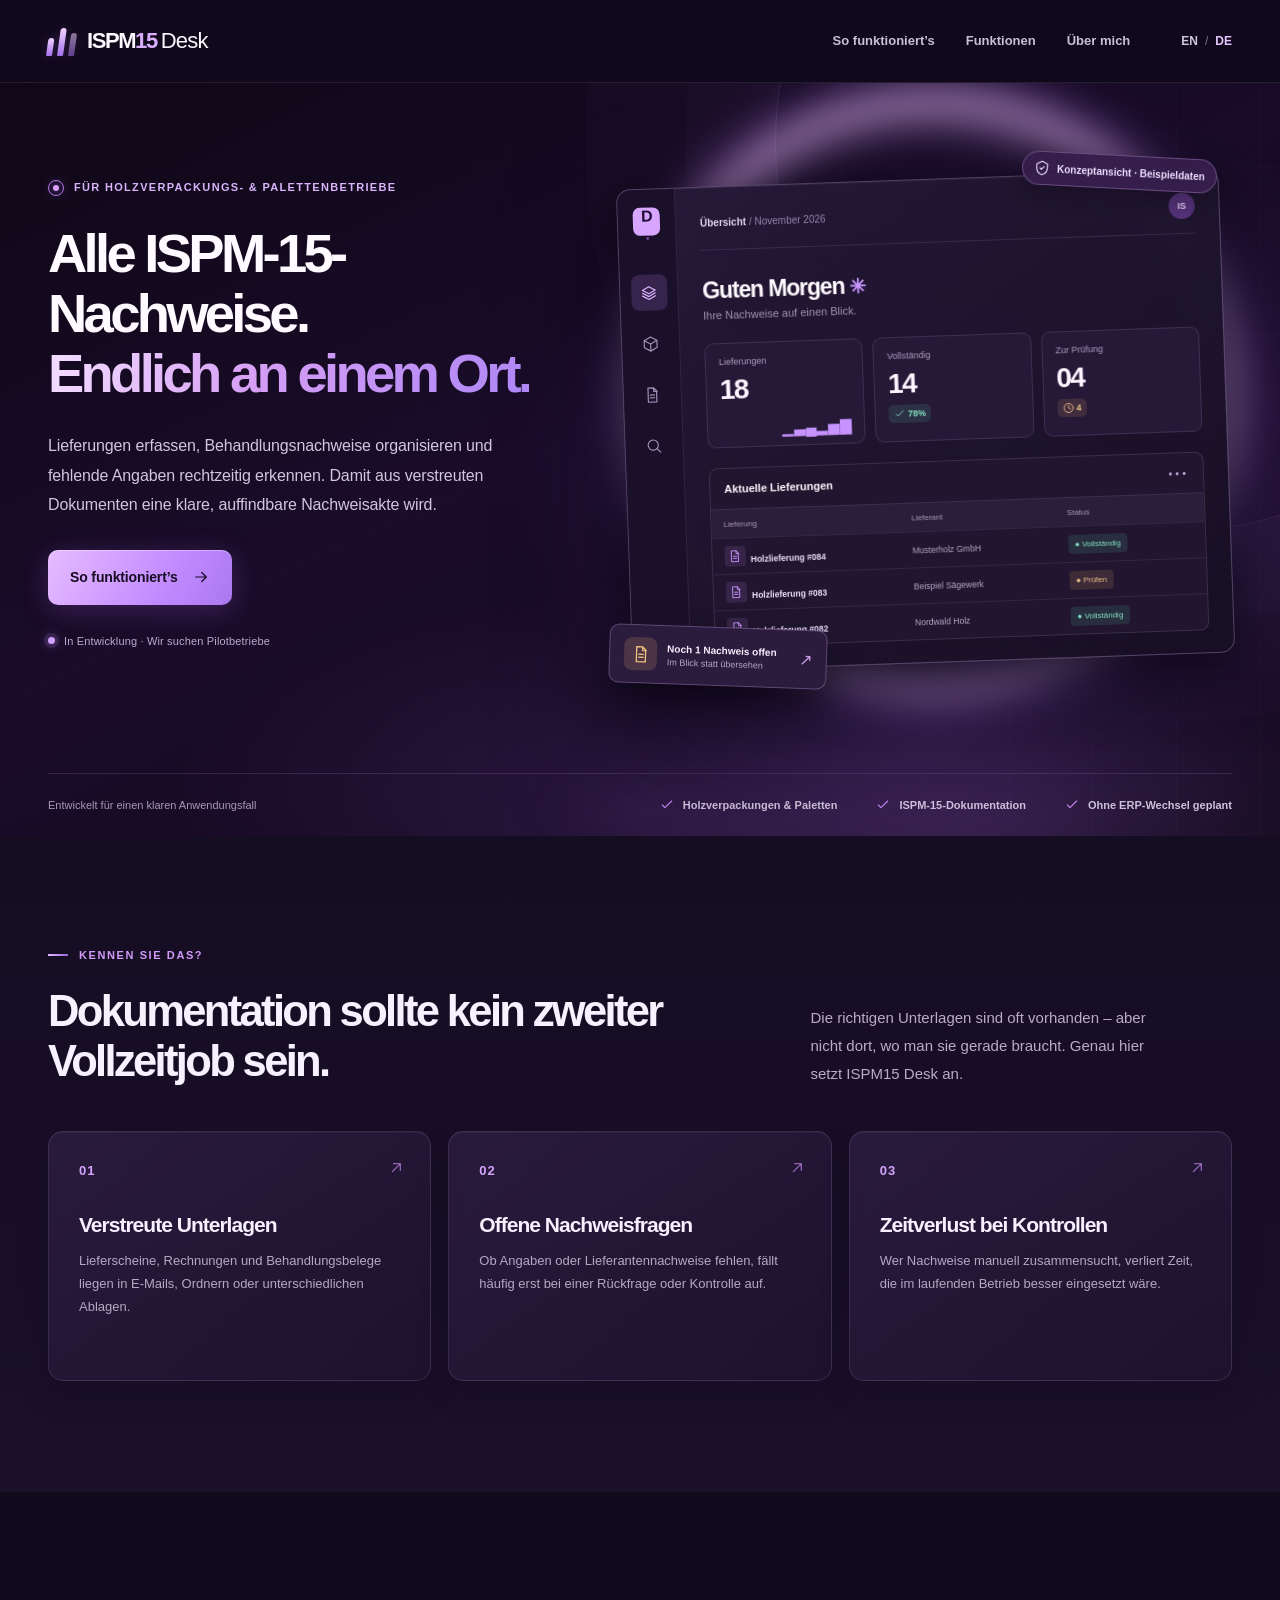
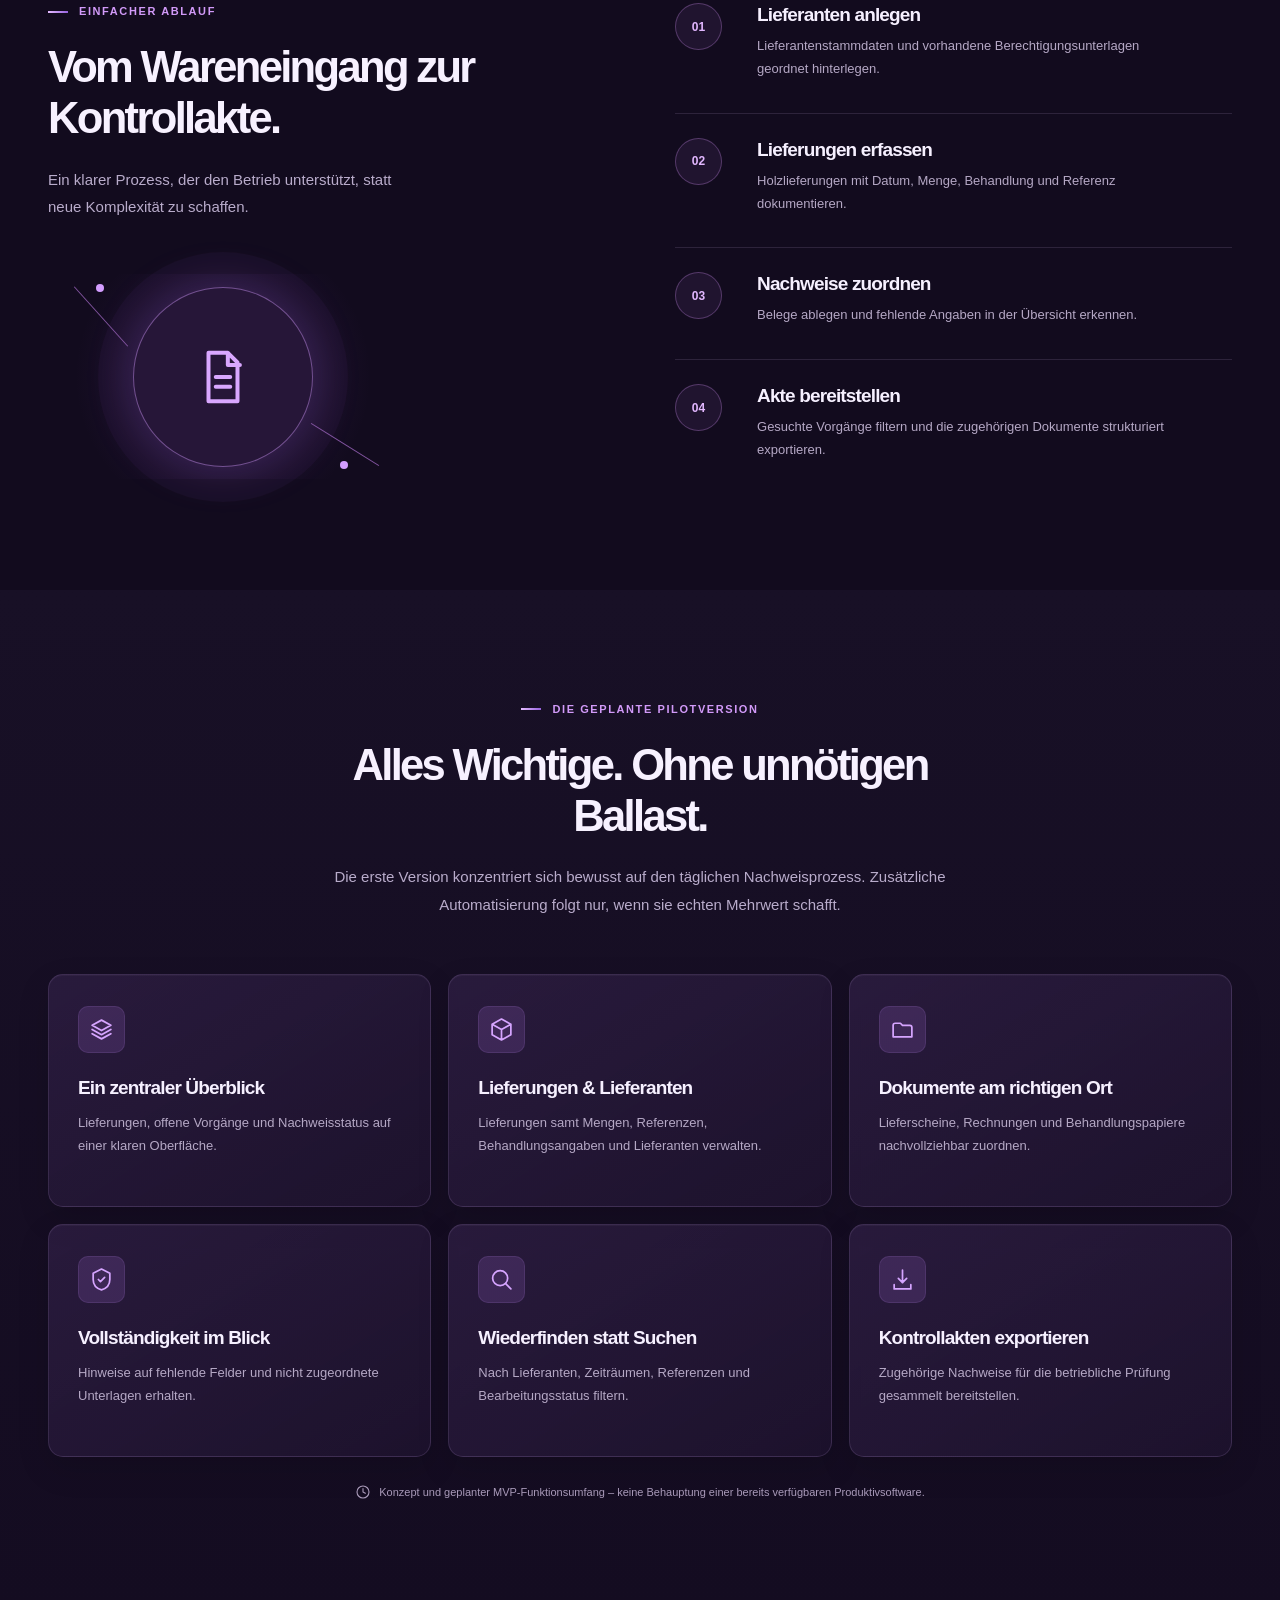
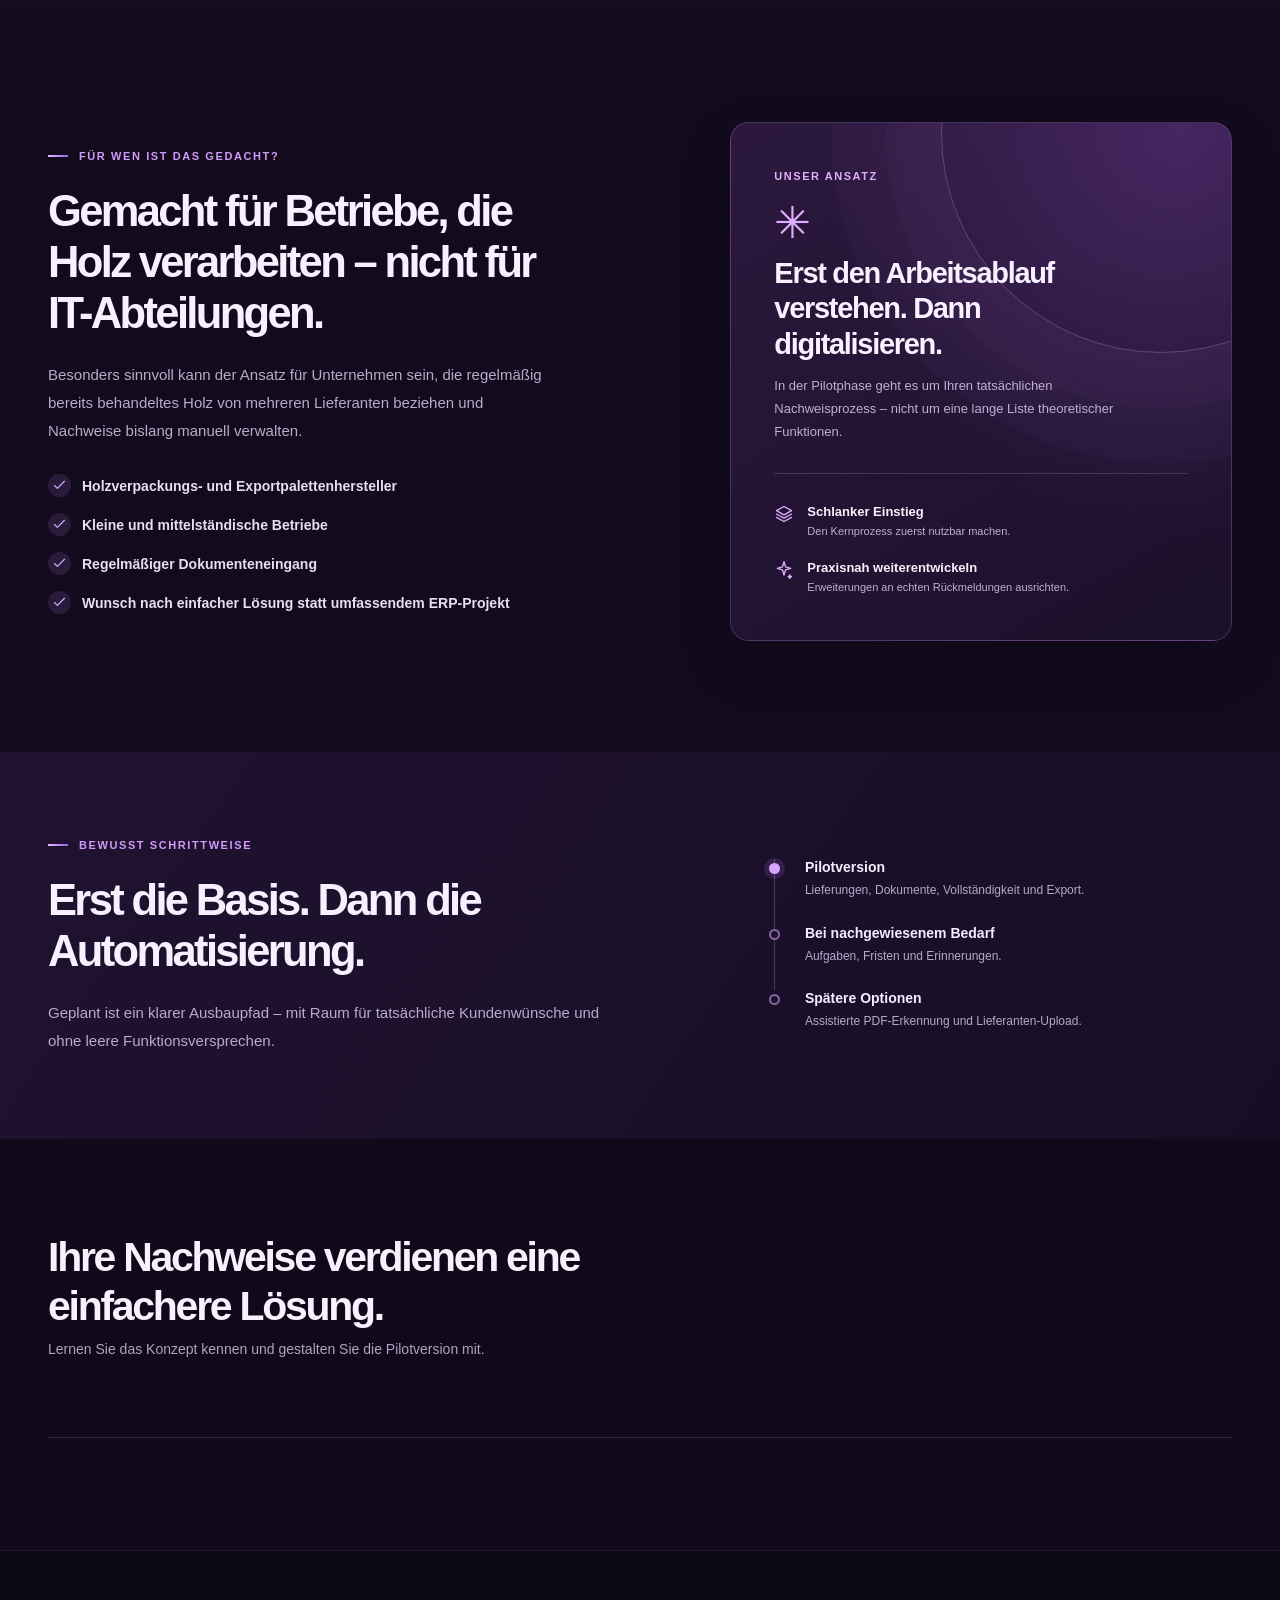
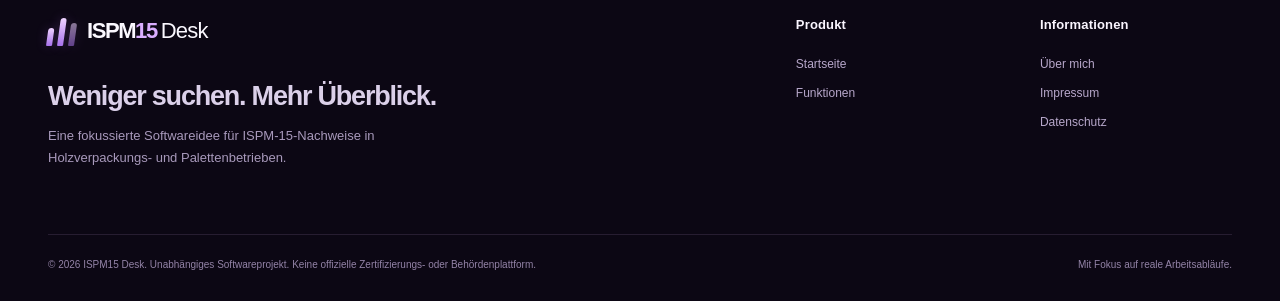
==== commit b3a8ba37: "Demo-Formular und Demo-Buttons entfernt (Schalter show_demo_form), Datenschutz angepasst" ====
--- a/index.html
+++ b/index.html
@@ -5,8 +5,8 @@
   <meta name="viewport" content="width=device-width, initial-scale=1">
   <meta name="theme-color" content="#100919">
   <meta name="robots" content="noindex,nofollow">
-  <meta name="description" content="Die geplante digitale Nachweisverwaltung für Holzverpackungs- und Palettenbetriebe. Lieferungen, Behandlungsbelege und Kontrollakten an einem Ort. Jetzt Pilot-Demo anfragen.">
-  <meta property="og:type" content="website"><meta property="og:title" content="ISPM15 Desk – ISPM-15-Nachweise einfach verwalten"><meta property="og:description" content="Die geplante digitale Nachweisverwaltung für Holzverpackungs- und Palettenbetriebe. Lieferungen, Behandlungsbelege und Kontrollakten an einem Ort. Jetzt Pilot-Demo anfragen.">
+  <meta name="description" content="Die geplante digitale Nachweisverwaltung für Holzverpackungs- und Palettenbetriebe. Lieferungen, Behandlungsbelege und Kontrollakten an einem Ort.">
+  <meta property="og:type" content="website"><meta property="og:title" content="ISPM15 Desk – ISPM-15-Nachweise einfach verwalten"><meta property="og:description" content="Die geplante digitale Nachweisverwaltung für Holzverpackungs- und Palettenbetriebe. Lieferungen, Behandlungsbelege und Kontrollakten an einem Ort.">
   <title>ISPM15 Desk – ISPM-15-Nachweise einfach verwalten</title>
   <link rel="alternate" hreflang="de" href="index.html">
   <link rel="alternate" hreflang="en" href="en/index.html">
@@ -26,13 +26,13 @@
     <a class="nav-link "  href="about.html">Über mich</a>
     <div class="header-extras"><div class="lang-switch" aria-label="Sprache wählen">
       <a href="en/index.html" lang="en" hreflang="en" class="lang-option">EN</a><span class="lang-separator" aria-hidden="true">/</span><span class="lang-current" aria-current="true">DE</span>
-    </div><a class="btn btn-nav" href="index.html#demo">Demo anfordern<svg class="" width="17" height="17" aria-hidden="true" viewBox="0 0 24 24" fill="none" stroke="currentColor" stroke-width="1.65" stroke-linecap="round" stroke-linejoin="round"><path d="M5 12h14m-6-6 6 6-6 6"/></svg></a></div>
+    </div></div>
   </nav>
 </div></header>
 <main id="main">
 <section class="hero"><div class="hero-mesh" aria-hidden="true"></div><div class="shell hero-grid">
       <div class="hero-copy"><div class="hero-topline"><span class="tiny-ring" aria-hidden="true"></span>Für Holzverpackungs- & Palettenbetriebe</div><h1>Alle ISPM-15-Nachweise.<br><em>Endlich an einem Ort.</em></h1><p class="hero-lead">Lieferungen erfassen, Behandlungsnachweise organisieren und fehlende Angaben rechtzeitig erkennen. Damit aus verstreuten Dokumenten eine klare, auffindbare Nachweisakte wird.</p>
-        <div class="hero-actions"><a class="btn btn-primary btn-large" href="#demo">Pilot-Demo anfragen<svg class="" width="20" height="20" aria-hidden="true" viewBox="0 0 24 24" fill="none" stroke="currentColor" stroke-width="1.65" stroke-linecap="round" stroke-linejoin="round"><path d="M5 12h14m-6-6 6 6-6 6"/></svg></a><a class="btn btn-text-light" href="#ablauf">So funktioniert’s<svg class="" width="18" height="18" aria-hidden="true" viewBox="0 0 24 24" fill="none" stroke="currentColor" stroke-width="1.65" stroke-linecap="round" stroke-linejoin="round"><path d="M5 12h14m-6-6 6 6-6 6"/></svg></a></div>
+        <div class="hero-actions"><a class="btn btn-primary btn-large" href="#ablauf">So funktioniert’s<svg class="" width="18" height="18" aria-hidden="true" viewBox="0 0 24 24" fill="none" stroke="currentColor" stroke-width="1.65" stroke-linecap="round" stroke-linejoin="round"><path d="M5 12h14m-6-6 6 6-6 6"/></svg></a></div>
         <p class="hero-status"><span aria-hidden="true"></span>In Entwicklung · Wir suchen Pilotbetriebe</p>
       </div><div class="hero-art"><div class="dashboard-stage"><div class="dash-float dash-float-top"><svg class="" width="16" height="16" aria-hidden="true" viewBox="0 0 24 24" fill="none" stroke="currentColor" stroke-width="1.65" stroke-linecap="round" stroke-linejoin="round"><path d="m12 2 8 4v6c0 5.5-3.7 8.7-8 10-4.3-1.3-8-4.5-8-10V6z"/><path d="m9 12 2 2 4-4"/></svg><span>Konzeptansicht · Beispieldaten</span></div>
 <div class="dashboard" role="img" aria-label="Schematische Vorschau der geplanten Software mit fiktiven Daten">
@@ -53,28 +53,11 @@
     <section class="section feature-section" id="funktionen"><div class="shell"><div class="section-header centered"><p class="eyebrow"><span class="eyebrow-line"></span>DIE GEPLANTE PILOTVERSION</p><h2>Alles Wichtige. Ohne unnötigen Ballast.</h2><p>Die erste Version konzentriert sich bewusst auf den täglichen Nachweisprozess. Zusätzliche Automatisierung folgt nur, wenn sie echten Mehrwert schafft.</p></div><div class="features-grid"><article class="feature-card"><span class="feature-icon"><svg class="" width="25" height="25" aria-hidden="true" viewBox="0 0 24 24" fill="none" stroke="currentColor" stroke-width="1.65" stroke-linecap="round" stroke-linejoin="round"><path d="m12 3 9 5-9 5-9-5zM3 12l9 5 9-5M3 16l9 5 9-5"/></svg></span><h3>Ein zentraler Überblick</h3><p>Lieferungen, offene Vorgänge und Nachweisstatus auf einer klaren Oberfläche.</p></article><article class="feature-card"><span class="feature-icon"><svg class="" width="25" height="25" aria-hidden="true" viewBox="0 0 24 24" fill="none" stroke="currentColor" stroke-width="1.65" stroke-linecap="round" stroke-linejoin="round"><path d="m12 2 9 5-9 5-9-5zM3 7v10l9 5 9-5V7M12 12v10"/></svg></span><h3>Lieferungen & Lieferanten</h3><p>Lieferungen samt Mengen, Referenzen, Behandlungsangaben und Lieferanten verwalten.</p></article><article class="feature-card"><span class="feature-icon"><svg class="" width="25" height="25" aria-hidden="true" viewBox="0 0 24 24" fill="none" stroke="currentColor" stroke-width="1.65" stroke-linecap="round" stroke-linejoin="round"><path d="M3 8a2 2 0 0 1 2-2h5l2 2h7a2 2 0 0 1 2 2v9H3z"/></svg></span><h3>Dokumente am richtigen Ort</h3><p>Lieferscheine, Rechnungen und Behandlungspapiere nachvollziehbar zuordnen.</p></article><article class="feature-card"><span class="feature-icon"><svg class="" width="25" height="25" aria-hidden="true" viewBox="0 0 24 24" fill="none" stroke="currentColor" stroke-width="1.65" stroke-linecap="round" stroke-linejoin="round"><path d="m12 2 8 4v6c0 5.5-3.7 8.7-8 10-4.3-1.3-8-4.5-8-10V6z"/><path d="m9 12 2 2 4-4"/></svg></span><h3>Vollständigkeit im Blick</h3><p>Hinweise auf fehlende Felder und nicht zugeordnete Unterlagen erhalten.</p></article><article class="feature-card"><span class="feature-icon"><svg class="" width="25" height="25" aria-hidden="true" viewBox="0 0 24 24" fill="none" stroke="currentColor" stroke-width="1.65" stroke-linecap="round" stroke-linejoin="round"><circle cx="10.7" cy="10.7" r="7.2"/><path d="m16 16 5 5"/></svg></span><h3>Wiederfinden statt Suchen</h3><p>Nach Lieferanten, Zeiträumen, Referenzen und Bearbeitungsstatus filtern.</p></article><article class="feature-card"><span class="feature-icon"><svg class="" width="25" height="25" aria-hidden="true" viewBox="0 0 24 24" fill="none" stroke="currentColor" stroke-width="1.65" stroke-linecap="round" stroke-linejoin="round"><path d="M12 3v12m-4-4 4 4 4-4M4 17v4h16v-4"/></svg></span><h3>Kontrollakten exportieren</h3><p>Zugehörige Nachweise für die betriebliche Prüfung gesammelt bereitstellen.</p></article></div><p class="feature-notice"><svg class="" width="16" height="16" aria-hidden="true" viewBox="0 0 24 24" fill="none" stroke="currentColor" stroke-width="1.65" stroke-linecap="round" stroke-linejoin="round"><circle cx="12" cy="12" r="9"/><path d="M12 7v5l3.5 2"/></svg>Konzept und geplanter MVP-Funktionsumfang – keine Behauptung einer bereits verfügbaren Produktivsoftware.</p></div></section>
     <section class="section fit-section"><div class="shell fit-grid"><div class="fit-main"><p class="eyebrow"><span class="eyebrow-line"></span>FÜR WEN IST DAS GEDACHT?</p><h2>Gemacht für Betriebe, die Holz verarbeiten – nicht für IT-Abteilungen.</h2><p>Besonders sinnvoll kann der Ansatz für Unternehmen sein, die regelmäßig bereits behandeltes Holz von mehreren Lieferanten beziehen und Nachweise bislang manuell verwalten.</p><ul class="fit-bullets"><li><svg class="" width="19" height="19" aria-hidden="true" viewBox="0 0 24 24" fill="none" stroke="currentColor" stroke-width="1.65" stroke-linecap="round" stroke-linejoin="round"><path d="m5 12 4 4L19 6"/></svg><span>Holzverpackungs- und Exportpalettenhersteller</span></li><li><svg class="" width="19" height="19" aria-hidden="true" viewBox="0 0 24 24" fill="none" stroke="currentColor" stroke-width="1.65" stroke-linecap="round" stroke-linejoin="round"><path d="m5 12 4 4L19 6"/></svg><span>Kleine und mittelständische Betriebe</span></li><li><svg class="" width="19" height="19" aria-hidden="true" viewBox="0 0 24 24" fill="none" stroke="currentColor" stroke-width="1.65" stroke-linecap="round" stroke-linejoin="round"><path d="m5 12 4 4L19 6"/></svg><span>Regelmäßiger Dokumenteneingang</span></li><li><svg class="" width="19" height="19" aria-hidden="true" viewBox="0 0 24 24" fill="none" stroke="currentColor" stroke-width="1.65" stroke-linecap="round" stroke-linejoin="round"><path d="m5 12 4 4L19 6"/></svg><span>Wunsch nach einfacher Lösung statt umfassendem ERP-Projekt</span></li></ul></div><div class="fit-panel"><div class="fit-panel-pattern" aria-hidden="true"></div><span class="fit-mini">UNSER ANSATZ</span><span class="fit-sign">✳</span><h3>Erst den Arbeitsablauf verstehen. Dann digitalisieren.</h3><p>In der Pilotphase geht es um Ihren tatsächlichen Nachweisprozess – nicht um eine lange Liste theoretischer Funktionen.</p><div class="fit-divider"></div><div class="fit-benefits"><div><svg class="" width="20" height="20" aria-hidden="true" viewBox="0 0 24 24" fill="none" stroke="currentColor" stroke-width="1.65" stroke-linecap="round" stroke-linejoin="round"><path d="m12 3 9 5-9 5-9-5zM3 12l9 5 9-5M3 16l9 5 9-5"/></svg><span><strong>Schlanker Einstieg</strong><small>Den Kernprozess zuerst nutzbar machen.</small></span></div><div><svg class="" width="20" height="20" aria-hidden="true" viewBox="0 0 24 24" fill="none" stroke="currentColor" stroke-width="1.65" stroke-linecap="round" stroke-linejoin="round"><path d="m12 2 1.8 6.2L20 10l-6.2 1.8L12 18l-1.8-6.2L4 10l6.2-1.8zM19 18l.7 1.3L21 20l-1.3.7L19 22l-.7-1.3L17 20l1.3-.7z"/></svg><span><strong>Praxisnah weiterentwickeln</strong><small>Erweiterungen an echten Rückmeldungen ausrichten.</small></span></div></div></div></div></section>
     <section class="section roadmap-section"><div class="shell roadmap-layout"><div><p class="eyebrow"><span class="eyebrow-line"></span>BEWUSST SCHRITTWEISE</p><h2>Erst die Basis. Dann die Automatisierung.</h2><p>Geplant ist ein klarer Ausbaupfad – mit Raum für tatsächliche Kundenwünsche und ohne leere Funktionsversprechen.</p></div><div class="roadmap-list"><div><span class="roadmap-dot active"></span><b>Pilotversion</b><p>Lieferungen, Dokumente, Vollständigkeit und Export.</p></div><div><span class="roadmap-dot"></span><b>Bei nachgewiesenem Bedarf</b><p>Aufgaben, Fristen und Erinnerungen.</p></div><div><span class="roadmap-dot"></span><b>Spätere Optionen</b><p>Assistierte PDF-Erkennung und Lieferanten-Upload.</p></div></div></div></section>
-    <section class="demo-section"><div class="shell"><div class="demo-panel" id="demo"><div class="demo-copy"><p class="eyebrow eyebrow-light"><span class="eyebrow-line"></span>JETZT INS GESPRÄCH KOMMEN</p><h2>Weniger Papierarbeit beginnt mit einem Gespräch.</h2><p class="demo-description">Erfahren Sie, wie ISPM15 Desk für Ihren Betrieb gedacht ist. Beschreiben Sie kurz Ihren Nachweisprozess und fragen Sie eine unverbindliche Pilot-Demo an.</p>
-      <div class="demo-expect"><h3>Was Sie erwartet</h3><ul><li><svg class="" width="17" height="17" aria-hidden="true" viewBox="0 0 24 24" fill="none" stroke="currentColor" stroke-width="1.65" stroke-linecap="round" stroke-linejoin="round"><path d="m5 12 4 4L19 6"/></svg><span>Ein Austausch über Ihren heutigen Nachweisprozess</span></li><li><svg class="" width="17" height="17" aria-hidden="true" viewBox="0 0 24 24" fill="none" stroke="currentColor" stroke-width="1.65" stroke-linecap="round" stroke-linejoin="round"><path d="m5 12 4 4L19 6"/></svg><span>Ein Einblick in das Produktkonzept und den Pilotumfang</span></li><li><svg class="" width="17" height="17" aria-hidden="true" viewBox="0 0 24 24" fill="none" stroke="currentColor" stroke-width="1.65" stroke-linecap="round" stroke-linejoin="round"><path d="m5 12 4 4L19 6"/></svg><span>Eine ehrliche Einschätzung, ob der Ansatz zu Ihnen passt</span></li></ul></div>
-      <div class="demo-decoration" aria-hidden="true"><span>15</span><span>DOCUMENTATION, SIMPLIFIED</span></div>
-    </div>
-    <div class="form-card"><div class="form-heading"><span class="form-mini-icon"><svg class="" width="20" height="20" aria-hidden="true" viewBox="0 0 24 24" fill="none" stroke="currentColor" stroke-width="1.65" stroke-linecap="round" stroke-linejoin="round"><rect x="3" y="5" width="18" height="14" rx="2"/><path d="m3 7 9 7 9-7"/></svg></span><h3>Pilot-Demo anfragen</h3><p>Wir melden uns persönlich zur Abstimmung des nächsten Schritts.</p></div>
-    <form class="demo-form" data-demo-form data-endpoint="" data-msg-sending="Wird gesendet ..." data-msg-success="Vielen Dank! Ihre Anfrage wurde übermittelt. Wir melden uns so bald wie möglich." data-msg-error="Die Anfrage konnte nicht gesendet werden. Bitte versuchen Sie es später erneut." data-msg-unconfigured="Das Demoformular ist noch nicht freigeschaltet. Vor der Veröffentlichung muss der Formularservice eingerichtet werden." action="#demo" method="POST" accept-charset="UTF-8">
-      <input type="hidden" name="_subject" value="ISPM15 Desk – Demoanfrage">
-      <div class="trap" aria-hidden="true"><label for="website-check">Dieses Feld leer lassen</label><input type="text" id="website-check" name="_gotcha" tabindex="-1" autocomplete="off"></div>
-      <div class="form-grid"><div class="form-field"><label for="demo-company">Unternehmen <span aria-label="Pflichtfeld">*</span></label><input id="demo-company" name="company" type="text" placeholder="z. B. Muster Palettenbau GmbH" autocomplete="organization" maxlength="120" required></div>
-      <div class="form-field"><label for="demo-name">Ihr Name <span aria-label="Pflichtfeld">*</span></label><input id="demo-name" name="name" type="text" placeholder="Vor- und Nachname" autocomplete="name" maxlength="100" required></div>
-      <div class="form-field full"><label for="demo-email">Geschäftliche E-Mail <span aria-label="Pflichtfeld">*</span></label><input id="demo-email" name="email" type="email" placeholder="name@unternehmen.de" autocomplete="email" maxlength="160" required></div>
-      <div class="form-field full"><label for="demo-volume">Nachweisvorgänge pro Monat</label><select id="demo-volume" name="monthly_volume"><option value="">Bitte auswählen (optional)</option><option value="under20">Unter 20</option><option value="20to60">20–60</option><option value="over60">Über 60</option><option value="unknown">Kann ich noch nicht einschätzen</option></select></div>
-      <div class="form-field full"><label for="demo-message">Was kostet Sie heute am meisten Zeit? (optional)</label><textarea id="demo-message" name="message" rows="3" maxlength="1500" placeholder="Ein paar Worte zu Ihrem aktuellen Ablauf ..."></textarea></div></div>
-      <button class="btn btn-submit" type="submit" data-submit-button>Demo anfordern<svg class="" width="19" height="19" aria-hidden="true" viewBox="0 0 24 24" fill="none" stroke="currentColor" stroke-width="1.65" stroke-linecap="round" stroke-linejoin="round"><path d="M5 12h14m-6-6 6 6-6 6"/></svg></button>
-      <p role="status" aria-live="polite" class="form-status" data-form-status></p>
-      <p class="form-privacy"><svg class="" width="14" height="14" aria-hidden="true" viewBox="0 0 24 24" fill="none" stroke="currentColor" stroke-width="1.65" stroke-linecap="round" stroke-linejoin="round"><rect x="5" y="10" width="14" height="11" rx="2"/><path d="M8 10V7a4 4 0 0 1 8 0v3"/></svg><span>Mit dem Absenden verarbeiten wir Ihre Angaben zur Bearbeitung Ihrer Anfrage. Weitere Informationen in unserer <a href="datenschutz.html">Datenschutzerklärung</a>.</span></p>
-    </form></div></div></div></section>
-    <section class="closing-section"><div class="shell closing-inner"><div><h2>Ihre Nachweise verdienen eine einfachere Lösung.</h2><p>Lernen Sie das Konzept kennen und gestalten Sie die Pilotversion mit.</p></div><a class="btn btn-secondary btn-large" href="#demo">Demo anfordern<svg class="" width="20" height="20" aria-hidden="true" viewBox="0 0 24 24" fill="none" stroke="currentColor" stroke-width="1.65" stroke-linecap="round" stroke-linejoin="round"><path d="M5 12h14m-6-6 6 6-6 6"/></svg></a></div></section>
+    <section class="closing-section"><div class="shell closing-inner"><div><h2>Ihre Nachweise verdienen eine einfachere Lösung.</h2><p>Lernen Sie das Konzept kennen und gestalten Sie die Pilotversion mit.</p></div></div></section>
 </main>
 <footer class="site-footer"><div class="shell">
   <div class="footer-top"><div class="footer-intro"><a class="brand brand-footer" href="index.html"><span class="brand-symbol" aria-hidden="true"><span></span><span></span><span></span></span><span class="brand-words">ISPM<span class="brand-number">15</span><span class="brand-desk">Desk</span></span></a><h2>Weniger suchen. Mehr Überblick.</h2><p>Eine fokussierte Softwareidee für ISPM-15-Nachweise in Holzverpackungs- und Palettenbetrieben.</p></div>
-  <div class="footer-columns"><div><h3>Produkt</h3><a href="index.html">Startseite</a><a href="index.html#funktionen">Funktionen</a><a href="index.html#demo">Demo anfordern</a></div><div><h3>Informationen</h3><a href="about.html">Über mich</a><a href="impressum.html">Impressum</a><a href="datenschutz.html">Datenschutz</a></div></div></div>
+  <div class="footer-columns"><div><h3>Produkt</h3><a href="index.html">Startseite</a><a href="index.html#funktionen">Funktionen</a></div><div><h3>Informationen</h3><a href="about.html">Über mich</a><a href="impressum.html">Impressum</a><a href="datenschutz.html">Datenschutz</a></div></div></div>
   <div class="footer-bottom"><span>© 2026 ISPM15 Desk. Unabhängiges Softwareprojekt. Keine offizielle Zertifizierungs- oder Behördenplattform.</span><span>Mit Fokus auf reale Arbeitsabläufe.</span></div>
 </div></footer>
 </body>
--- a/assets/css/dark-theme.css
+++ b/assets/css/dark-theme.css
@@ -272,6 +272,39 @@
 .btn-submit:hover { background: linear-gradient(105deg,#f0d2ff,#c699ff); }
 .form-status[data-state="success"] { background: #17382e; color: #a4f6d0; }
 .form-status[data-state="error"] { background: #492535; color: #ffccd3; }
+.form-status[data-state="sending"] { background: #2a1d3d; color: #e7d3ff; }
+
+/* Mehrfachversand verhindern: gesperrter Button + Felder während des Versands */
+.form-card [hidden] { display: none !important; }
+.btn-submit:disabled, .btn-submit.is-loading {
+  opacity: .78; cursor: progress; transform: none; pointer-events: none;
+  background: linear-gradient(105deg,#cfa6f0,#a374e6);
+}
+.btn-submit.is-loading::before {
+  content: ""; width: 15px; height: 15px; margin-right: 10px; border-radius: 50%;
+  border: 2px solid rgba(30,16,43,.3); border-top-color: #1e102b; display: inline-block;
+  animation: form-spin .8s linear infinite;
+}
+.demo-form.is-submitting { opacity: .88; }
+.demo-form.is-submitting input, .demo-form.is-submitting select, .demo-form.is-submitting textarea { cursor: progress; }
+@keyframes form-spin { to { transform: rotate(360deg); } }
+@media (prefers-reduced-motion: reduce) { .btn-submit.is-loading::before { animation-duration: 2.4s; } }
+
+/* Eindeutige Bestätigung nach erfolgreichem Versand */
+.form-success {
+  text-align: center; padding: 34px 18px 30px; border-radius: 14px;
+  background: linear-gradient(160deg,#16382f,#142c2b); border: 1px solid rgba(138,240,196,.38);
+  color: #e6fff3; box-shadow: 0 0 0 4px rgba(138,240,196,.07);
+}
+.form-success:focus { outline: none; }
+.form-success-icon {
+  width: 66px; height: 66px; border-radius: 50%; margin: 0 auto 18px; display: grid; place-items: center;
+  background: #20c997; color: #07251c; box-shadow: 0 8px 26px rgba(32,201,151,.35);
+}
+.form-success-icon svg { stroke-width: 2.6; }
+.form-success h3 { margin: 0 0 12px; font-size: 26px; line-height: 1.2; color: #ffffff; }
+.form-success p { margin: 0 auto 10px; max-width: 34em; font-size: 15px; line-height: 1.6; color: #c8f5e0; }
+.form-success .form-success-hint { margin-top: 14px; font-size: 13px; font-weight: 650; color: #a4f6d0; }
 .form-privacy { color: #afa0be; }
 .form-privacy a { color: #e7beff; }
 
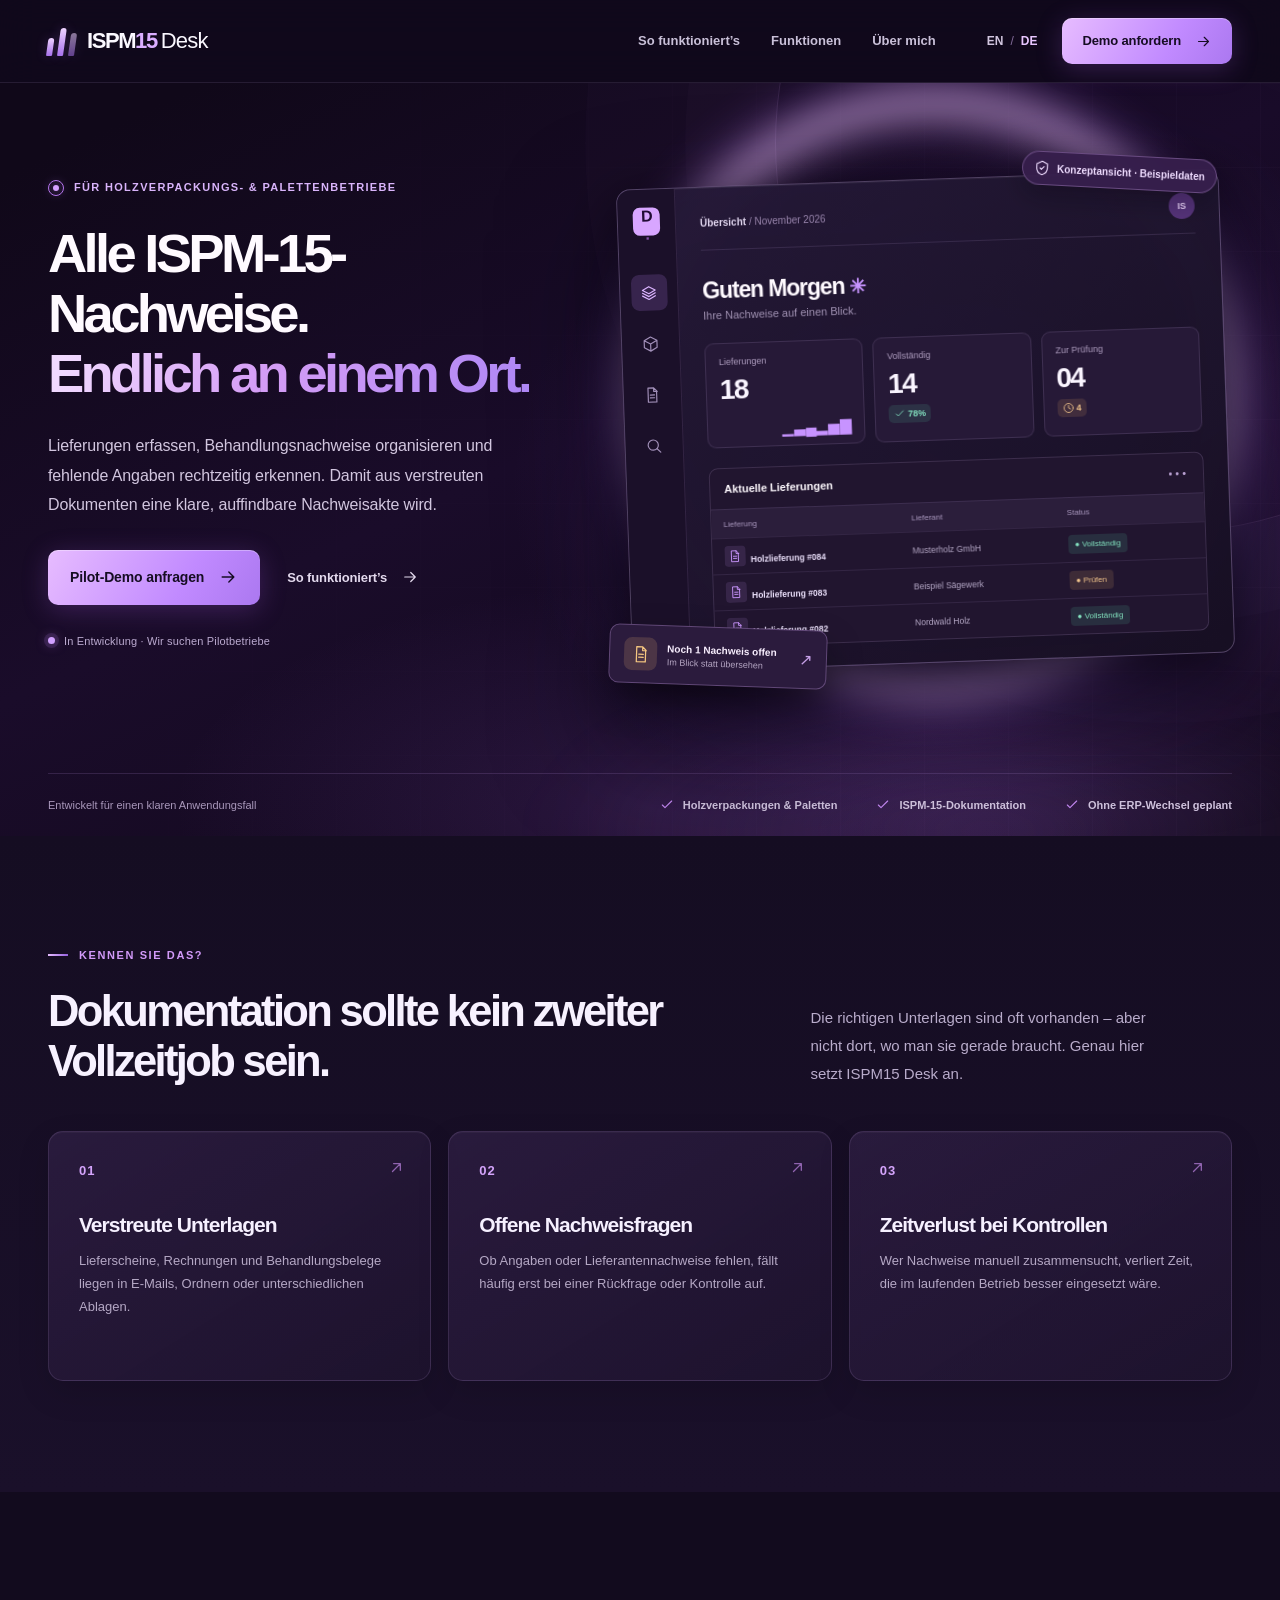
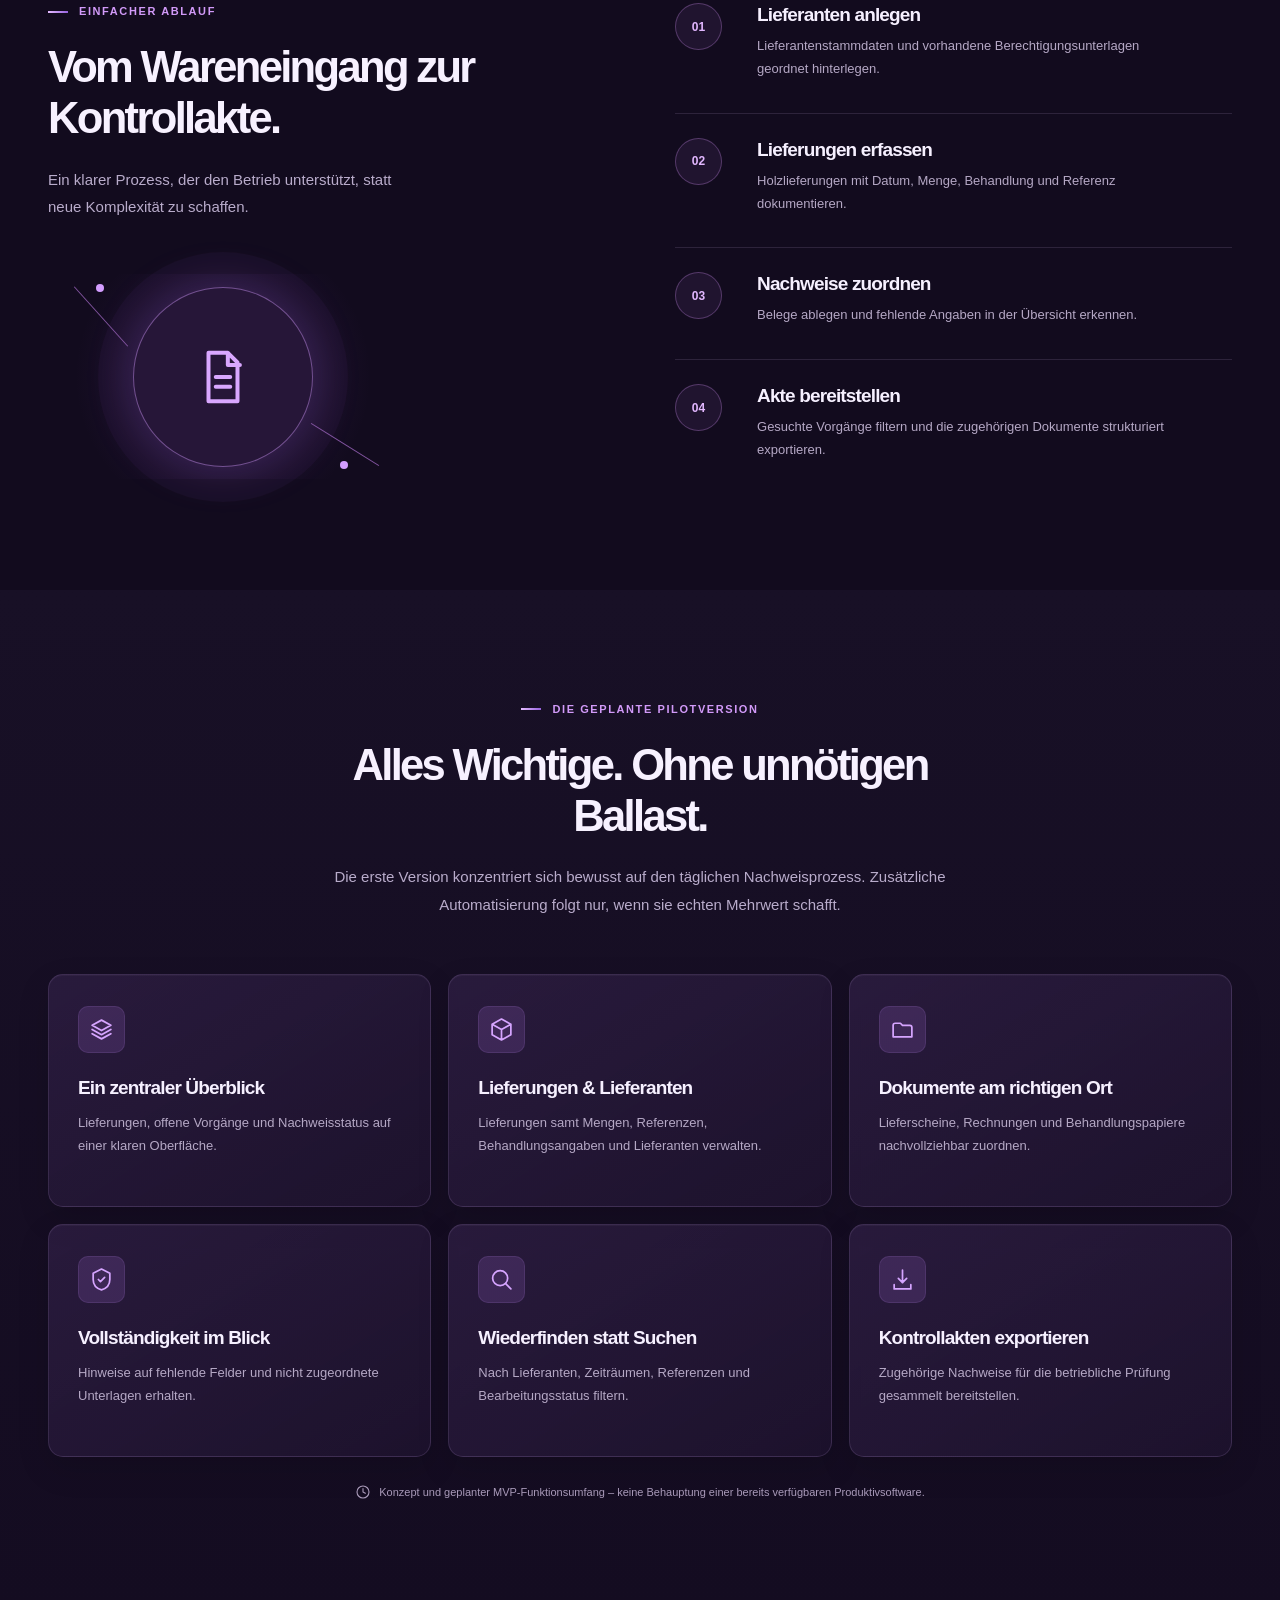
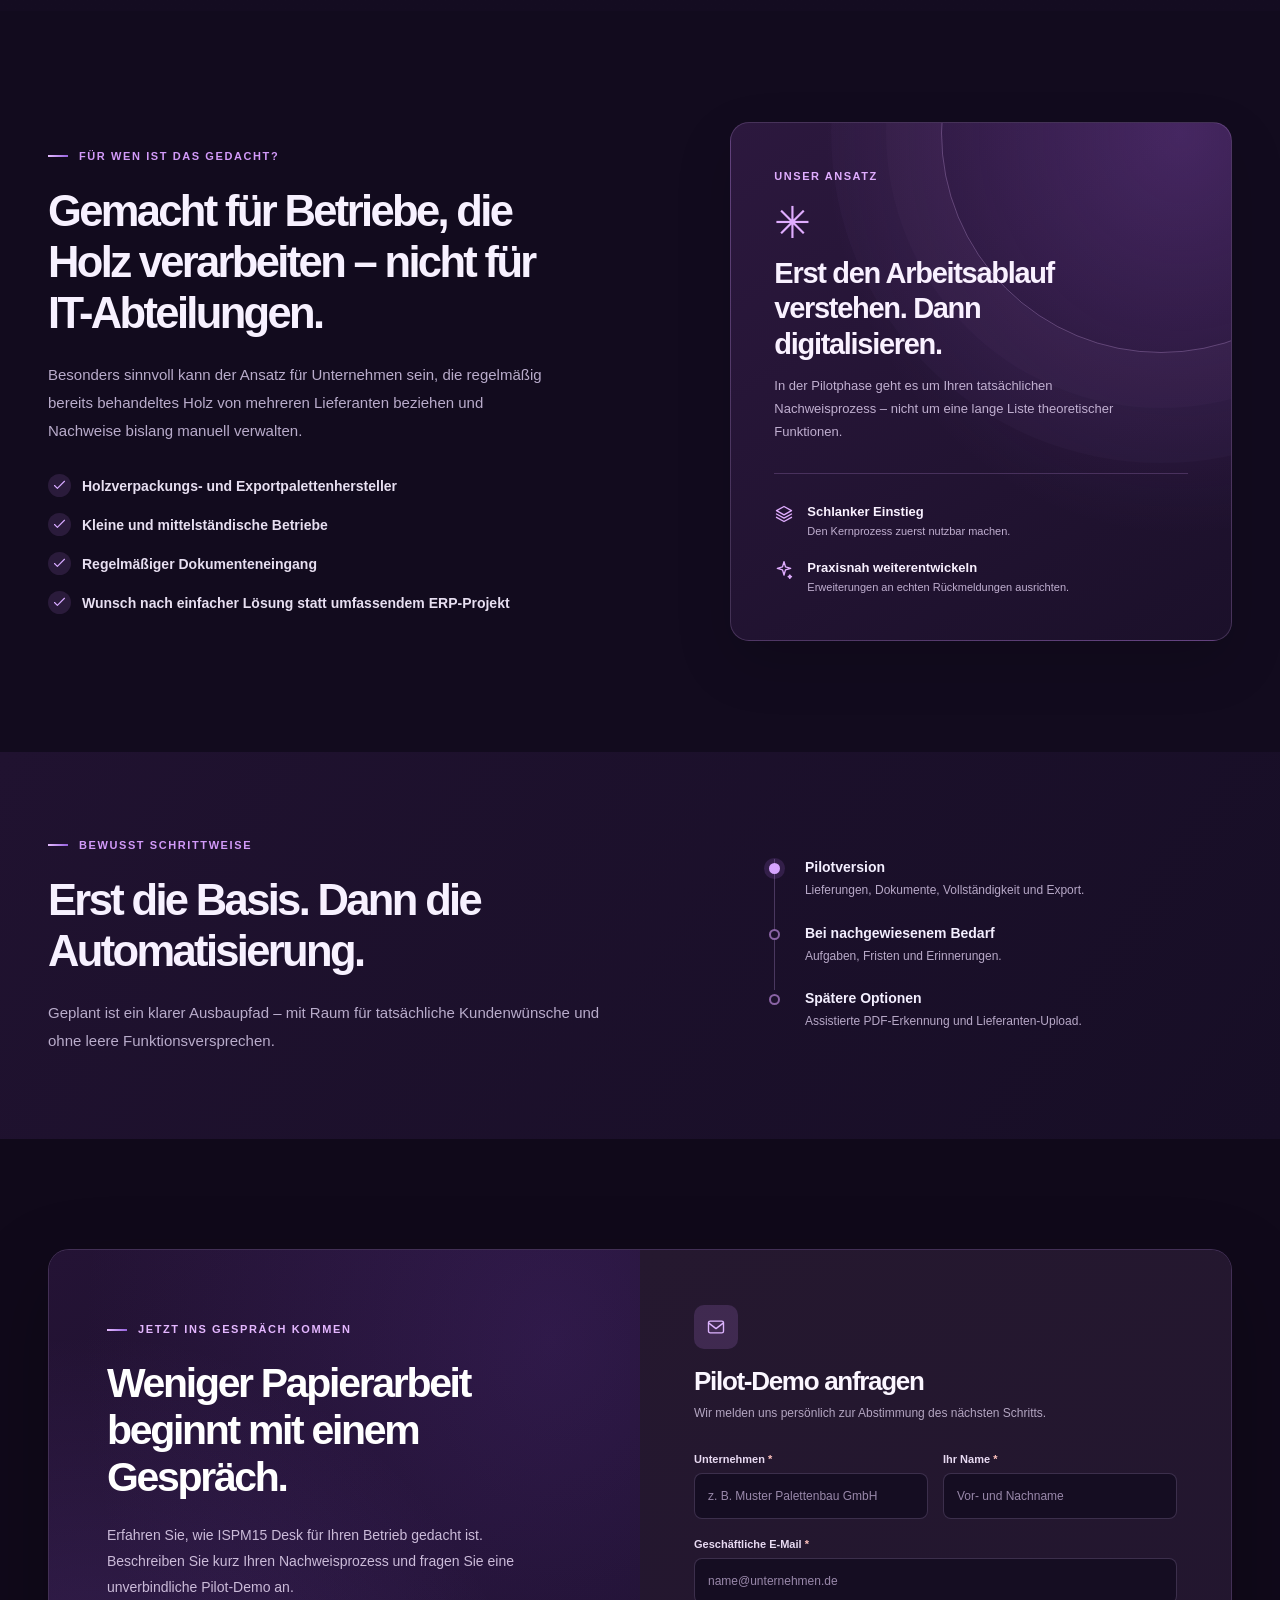
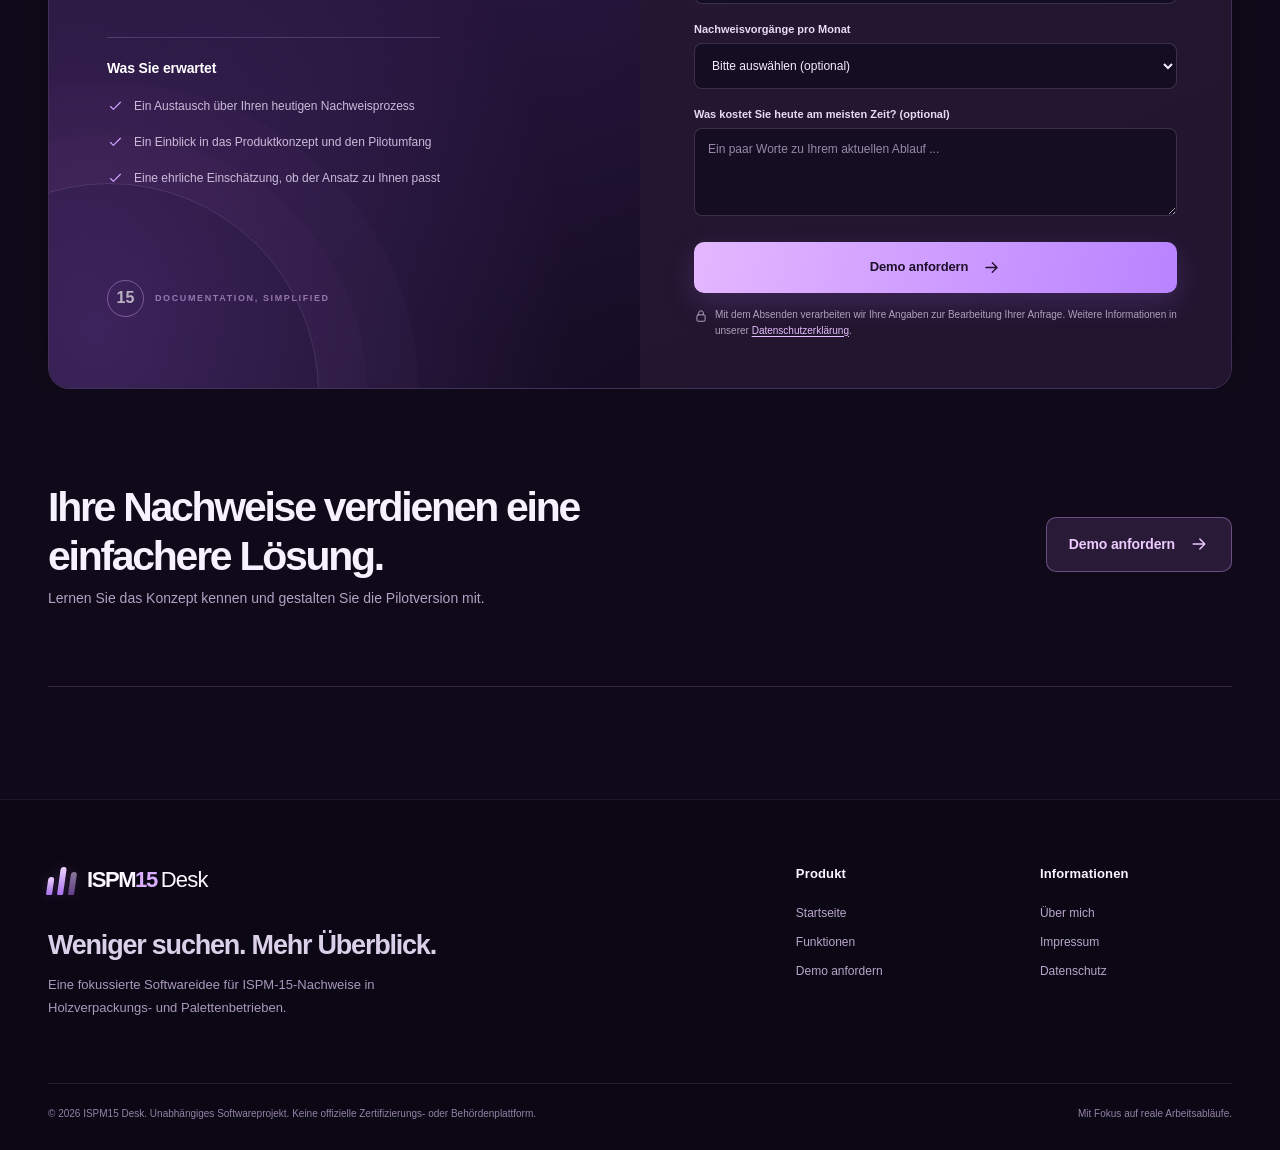
==== commit 0bbf1f09: "Demo-Formular wieder aktiv; Anker-Links ohne # in der Adresszeile" ====
--- a/index.html
+++ b/index.html
@@ -5,8 +5,8 @@
   <meta name="viewport" content="width=device-width, initial-scale=1">
   <meta name="theme-color" content="#100919">
   <meta name="robots" content="noindex,nofollow">
-  <meta name="description" content="Die geplante digitale Nachweisverwaltung für Holzverpackungs- und Palettenbetriebe. Lieferungen, Behandlungsbelege und Kontrollakten an einem Ort.">
-  <meta property="og:type" content="website"><meta property="og:title" content="ISPM15 Desk – ISPM-15-Nachweise einfach verwalten"><meta property="og:description" content="Die geplante digitale Nachweisverwaltung für Holzverpackungs- und Palettenbetriebe. Lieferungen, Behandlungsbelege und Kontrollakten an einem Ort.">
+  <meta name="description" content="Die geplante digitale Nachweisverwaltung für Holzverpackungs- und Palettenbetriebe. Lieferungen, Behandlungsbelege und Kontrollakten an einem Ort. Jetzt Pilot-Demo anfragen.">
+  <meta property="og:type" content="website"><meta property="og:title" content="ISPM15 Desk – ISPM-15-Nachweise einfach verwalten"><meta property="og:description" content="Die geplante digitale Nachweisverwaltung für Holzverpackungs- und Palettenbetriebe. Lieferungen, Behandlungsbelege und Kontrollakten an einem Ort. Jetzt Pilot-Demo anfragen.">
   <title>ISPM15 Desk – ISPM-15-Nachweise einfach verwalten</title>
   <link rel="alternate" hreflang="de" href="index.html">
   <link rel="alternate" hreflang="en" href="en/index.html">
@@ -26,13 +26,13 @@
     <a class="nav-link "  href="about.html">Über mich</a>
     <div class="header-extras"><div class="lang-switch" aria-label="Sprache wählen">
       <a href="en/index.html" lang="en" hreflang="en" class="lang-option">EN</a><span class="lang-separator" aria-hidden="true">/</span><span class="lang-current" aria-current="true">DE</span>
-    </div></div>
+    </div><a class="btn btn-nav" href="index.html#demo">Demo anfordern<svg class="" width="17" height="17" aria-hidden="true" viewBox="0 0 24 24" fill="none" stroke="currentColor" stroke-width="1.65" stroke-linecap="round" stroke-linejoin="round"><path d="M5 12h14m-6-6 6 6-6 6"/></svg></a></div>
   </nav>
 </div></header>
 <main id="main">
 <section class="hero"><div class="hero-mesh" aria-hidden="true"></div><div class="shell hero-grid">
       <div class="hero-copy"><div class="hero-topline"><span class="tiny-ring" aria-hidden="true"></span>Für Holzverpackungs- & Palettenbetriebe</div><h1>Alle ISPM-15-Nachweise.<br><em>Endlich an einem Ort.</em></h1><p class="hero-lead">Lieferungen erfassen, Behandlungsnachweise organisieren und fehlende Angaben rechtzeitig erkennen. Damit aus verstreuten Dokumenten eine klare, auffindbare Nachweisakte wird.</p>
-        <div class="hero-actions"><a class="btn btn-primary btn-large" href="#ablauf">So funktioniert’s<svg class="" width="18" height="18" aria-hidden="true" viewBox="0 0 24 24" fill="none" stroke="currentColor" stroke-width="1.65" stroke-linecap="round" stroke-linejoin="round"><path d="M5 12h14m-6-6 6 6-6 6"/></svg></a></div>
+        <div class="hero-actions"><a class="btn btn-primary btn-large" href="#demo">Pilot-Demo anfragen<svg class="" width="20" height="20" aria-hidden="true" viewBox="0 0 24 24" fill="none" stroke="currentColor" stroke-width="1.65" stroke-linecap="round" stroke-linejoin="round"><path d="M5 12h14m-6-6 6 6-6 6"/></svg></a><a class="btn btn-text-light" href="#ablauf">So funktioniert’s<svg class="" width="18" height="18" aria-hidden="true" viewBox="0 0 24 24" fill="none" stroke="currentColor" stroke-width="1.65" stroke-linecap="round" stroke-linejoin="round"><path d="M5 12h14m-6-6 6 6-6 6"/></svg></a></div>
         <p class="hero-status"><span aria-hidden="true"></span>In Entwicklung · Wir suchen Pilotbetriebe</p>
       </div><div class="hero-art"><div class="dashboard-stage"><div class="dash-float dash-float-top"><svg class="" width="16" height="16" aria-hidden="true" viewBox="0 0 24 24" fill="none" stroke="currentColor" stroke-width="1.65" stroke-linecap="round" stroke-linejoin="round"><path d="m12 2 8 4v6c0 5.5-3.7 8.7-8 10-4.3-1.3-8-4.5-8-10V6z"/><path d="m9 12 2 2 4-4"/></svg><span>Konzeptansicht · Beispieldaten</span></div>
 <div class="dashboard" role="img" aria-label="Schematische Vorschau der geplanten Software mit fiktiven Daten">
@@ -53,11 +53,34 @@
     <section class="section feature-section" id="funktionen"><div class="shell"><div class="section-header centered"><p class="eyebrow"><span class="eyebrow-line"></span>DIE GEPLANTE PILOTVERSION</p><h2>Alles Wichtige. Ohne unnötigen Ballast.</h2><p>Die erste Version konzentriert sich bewusst auf den täglichen Nachweisprozess. Zusätzliche Automatisierung folgt nur, wenn sie echten Mehrwert schafft.</p></div><div class="features-grid"><article class="feature-card"><span class="feature-icon"><svg class="" width="25" height="25" aria-hidden="true" viewBox="0 0 24 24" fill="none" stroke="currentColor" stroke-width="1.65" stroke-linecap="round" stroke-linejoin="round"><path d="m12 3 9 5-9 5-9-5zM3 12l9 5 9-5M3 16l9 5 9-5"/></svg></span><h3>Ein zentraler Überblick</h3><p>Lieferungen, offene Vorgänge und Nachweisstatus auf einer klaren Oberfläche.</p></article><article class="feature-card"><span class="feature-icon"><svg class="" width="25" height="25" aria-hidden="true" viewBox="0 0 24 24" fill="none" stroke="currentColor" stroke-width="1.65" stroke-linecap="round" stroke-linejoin="round"><path d="m12 2 9 5-9 5-9-5zM3 7v10l9 5 9-5V7M12 12v10"/></svg></span><h3>Lieferungen & Lieferanten</h3><p>Lieferungen samt Mengen, Referenzen, Behandlungsangaben und Lieferanten verwalten.</p></article><article class="feature-card"><span class="feature-icon"><svg class="" width="25" height="25" aria-hidden="true" viewBox="0 0 24 24" fill="none" stroke="currentColor" stroke-width="1.65" stroke-linecap="round" stroke-linejoin="round"><path d="M3 8a2 2 0 0 1 2-2h5l2 2h7a2 2 0 0 1 2 2v9H3z"/></svg></span><h3>Dokumente am richtigen Ort</h3><p>Lieferscheine, Rechnungen und Behandlungspapiere nachvollziehbar zuordnen.</p></article><article class="feature-card"><span class="feature-icon"><svg class="" width="25" height="25" aria-hidden="true" viewBox="0 0 24 24" fill="none" stroke="currentColor" stroke-width="1.65" stroke-linecap="round" stroke-linejoin="round"><path d="m12 2 8 4v6c0 5.5-3.7 8.7-8 10-4.3-1.3-8-4.5-8-10V6z"/><path d="m9 12 2 2 4-4"/></svg></span><h3>Vollständigkeit im Blick</h3><p>Hinweise auf fehlende Felder und nicht zugeordnete Unterlagen erhalten.</p></article><article class="feature-card"><span class="feature-icon"><svg class="" width="25" height="25" aria-hidden="true" viewBox="0 0 24 24" fill="none" stroke="currentColor" stroke-width="1.65" stroke-linecap="round" stroke-linejoin="round"><circle cx="10.7" cy="10.7" r="7.2"/><path d="m16 16 5 5"/></svg></span><h3>Wiederfinden statt Suchen</h3><p>Nach Lieferanten, Zeiträumen, Referenzen und Bearbeitungsstatus filtern.</p></article><article class="feature-card"><span class="feature-icon"><svg class="" width="25" height="25" aria-hidden="true" viewBox="0 0 24 24" fill="none" stroke="currentColor" stroke-width="1.65" stroke-linecap="round" stroke-linejoin="round"><path d="M12 3v12m-4-4 4 4 4-4M4 17v4h16v-4"/></svg></span><h3>Kontrollakten exportieren</h3><p>Zugehörige Nachweise für die betriebliche Prüfung gesammelt bereitstellen.</p></article></div><p class="feature-notice"><svg class="" width="16" height="16" aria-hidden="true" viewBox="0 0 24 24" fill="none" stroke="currentColor" stroke-width="1.65" stroke-linecap="round" stroke-linejoin="round"><circle cx="12" cy="12" r="9"/><path d="M12 7v5l3.5 2"/></svg>Konzept und geplanter MVP-Funktionsumfang – keine Behauptung einer bereits verfügbaren Produktivsoftware.</p></div></section>
     <section class="section fit-section"><div class="shell fit-grid"><div class="fit-main"><p class="eyebrow"><span class="eyebrow-line"></span>FÜR WEN IST DAS GEDACHT?</p><h2>Gemacht für Betriebe, die Holz verarbeiten – nicht für IT-Abteilungen.</h2><p>Besonders sinnvoll kann der Ansatz für Unternehmen sein, die regelmäßig bereits behandeltes Holz von mehreren Lieferanten beziehen und Nachweise bislang manuell verwalten.</p><ul class="fit-bullets"><li><svg class="" width="19" height="19" aria-hidden="true" viewBox="0 0 24 24" fill="none" stroke="currentColor" stroke-width="1.65" stroke-linecap="round" stroke-linejoin="round"><path d="m5 12 4 4L19 6"/></svg><span>Holzverpackungs- und Exportpalettenhersteller</span></li><li><svg class="" width="19" height="19" aria-hidden="true" viewBox="0 0 24 24" fill="none" stroke="currentColor" stroke-width="1.65" stroke-linecap="round" stroke-linejoin="round"><path d="m5 12 4 4L19 6"/></svg><span>Kleine und mittelständische Betriebe</span></li><li><svg class="" width="19" height="19" aria-hidden="true" viewBox="0 0 24 24" fill="none" stroke="currentColor" stroke-width="1.65" stroke-linecap="round" stroke-linejoin="round"><path d="m5 12 4 4L19 6"/></svg><span>Regelmäßiger Dokumenteneingang</span></li><li><svg class="" width="19" height="19" aria-hidden="true" viewBox="0 0 24 24" fill="none" stroke="currentColor" stroke-width="1.65" stroke-linecap="round" stroke-linejoin="round"><path d="m5 12 4 4L19 6"/></svg><span>Wunsch nach einfacher Lösung statt umfassendem ERP-Projekt</span></li></ul></div><div class="fit-panel"><div class="fit-panel-pattern" aria-hidden="true"></div><span class="fit-mini">UNSER ANSATZ</span><span class="fit-sign">✳</span><h3>Erst den Arbeitsablauf verstehen. Dann digitalisieren.</h3><p>In der Pilotphase geht es um Ihren tatsächlichen Nachweisprozess – nicht um eine lange Liste theoretischer Funktionen.</p><div class="fit-divider"></div><div class="fit-benefits"><div><svg class="" width="20" height="20" aria-hidden="true" viewBox="0 0 24 24" fill="none" stroke="currentColor" stroke-width="1.65" stroke-linecap="round" stroke-linejoin="round"><path d="m12 3 9 5-9 5-9-5zM3 12l9 5 9-5M3 16l9 5 9-5"/></svg><span><strong>Schlanker Einstieg</strong><small>Den Kernprozess zuerst nutzbar machen.</small></span></div><div><svg class="" width="20" height="20" aria-hidden="true" viewBox="0 0 24 24" fill="none" stroke="currentColor" stroke-width="1.65" stroke-linecap="round" stroke-linejoin="round"><path d="m12 2 1.8 6.2L20 10l-6.2 1.8L12 18l-1.8-6.2L4 10l6.2-1.8zM19 18l.7 1.3L21 20l-1.3.7L19 22l-.7-1.3L17 20l1.3-.7z"/></svg><span><strong>Praxisnah weiterentwickeln</strong><small>Erweiterungen an echten Rückmeldungen ausrichten.</small></span></div></div></div></div></section>
     <section class="section roadmap-section"><div class="shell roadmap-layout"><div><p class="eyebrow"><span class="eyebrow-line"></span>BEWUSST SCHRITTWEISE</p><h2>Erst die Basis. Dann die Automatisierung.</h2><p>Geplant ist ein klarer Ausbaupfad – mit Raum für tatsächliche Kundenwünsche und ohne leere Funktionsversprechen.</p></div><div class="roadmap-list"><div><span class="roadmap-dot active"></span><b>Pilotversion</b><p>Lieferungen, Dokumente, Vollständigkeit und Export.</p></div><div><span class="roadmap-dot"></span><b>Bei nachgewiesenem Bedarf</b><p>Aufgaben, Fristen und Erinnerungen.</p></div><div><span class="roadmap-dot"></span><b>Spätere Optionen</b><p>Assistierte PDF-Erkennung und Lieferanten-Upload.</p></div></div></div></section>
-    <section class="closing-section"><div class="shell closing-inner"><div><h2>Ihre Nachweise verdienen eine einfachere Lösung.</h2><p>Lernen Sie das Konzept kennen und gestalten Sie die Pilotversion mit.</p></div></div></section>
+    <section class="demo-section"><div class="shell"><div class="demo-panel" id="demo"><div class="demo-copy"><p class="eyebrow eyebrow-light"><span class="eyebrow-line"></span>JETZT INS GESPRÄCH KOMMEN</p><h2>Weniger Papierarbeit beginnt mit einem Gespräch.</h2><p class="demo-description">Erfahren Sie, wie ISPM15 Desk für Ihren Betrieb gedacht ist. Beschreiben Sie kurz Ihren Nachweisprozess und fragen Sie eine unverbindliche Pilot-Demo an.</p>
+      <div class="demo-expect"><h3>Was Sie erwartet</h3><ul><li><svg class="" width="17" height="17" aria-hidden="true" viewBox="0 0 24 24" fill="none" stroke="currentColor" stroke-width="1.65" stroke-linecap="round" stroke-linejoin="round"><path d="m5 12 4 4L19 6"/></svg><span>Ein Austausch über Ihren heutigen Nachweisprozess</span></li><li><svg class="" width="17" height="17" aria-hidden="true" viewBox="0 0 24 24" fill="none" stroke="currentColor" stroke-width="1.65" stroke-linecap="round" stroke-linejoin="round"><path d="m5 12 4 4L19 6"/></svg><span>Ein Einblick in das Produktkonzept und den Pilotumfang</span></li><li><svg class="" width="17" height="17" aria-hidden="true" viewBox="0 0 24 24" fill="none" stroke="currentColor" stroke-width="1.65" stroke-linecap="round" stroke-linejoin="round"><path d="m5 12 4 4L19 6"/></svg><span>Eine ehrliche Einschätzung, ob der Ansatz zu Ihnen passt</span></li></ul></div>
+      <div class="demo-decoration" aria-hidden="true"><span>15</span><span>DOCUMENTATION, SIMPLIFIED</span></div>
+    </div>
+    <div class="form-card"><div class="form-heading"><span class="form-mini-icon"><svg class="" width="20" height="20" aria-hidden="true" viewBox="0 0 24 24" fill="none" stroke="currentColor" stroke-width="1.65" stroke-linecap="round" stroke-linejoin="round"><rect x="3" y="5" width="18" height="14" rx="2"/><path d="m3 7 9 7 9-7"/></svg></span><h3>Pilot-Demo anfragen</h3><p>Wir melden uns persönlich zur Abstimmung des nächsten Schritts.</p></div>
+    <form class="demo-form" data-demo-form data-endpoint="https://formspree.io/f/xoedwkwg" data-msg-sending="Wird gesendet ..." data-msg-success="Vielen Dank! Ihre Anfrage wurde übermittelt. Wir melden uns so bald wie möglich." data-msg-error="Die Anfrage konnte nicht gesendet werden. Bitte versuchen Sie es später erneut." data-msg-unconfigured="Das Demoformular ist noch nicht freigeschaltet. Vor der Veröffentlichung muss der Formularservice eingerichtet werden." action="https://formspree.io/f/xoedwkwg" method="POST" accept-charset="UTF-8">
+      <input type="hidden" name="_subject" value="ISPM15 Desk – Demoanfrage">
+      <div class="trap" aria-hidden="true"><label for="website-check">Dieses Feld leer lassen</label><input type="text" id="website-check" name="_gotcha" tabindex="-1" autocomplete="off"></div>
+      <div class="form-grid"><div class="form-field"><label for="demo-company">Unternehmen <span aria-label="Pflichtfeld">*</span></label><input id="demo-company" name="company" type="text" placeholder="z. B. Muster Palettenbau GmbH" autocomplete="organization" maxlength="120" required></div>
+      <div class="form-field"><label for="demo-name">Ihr Name <span aria-label="Pflichtfeld">*</span></label><input id="demo-name" name="name" type="text" placeholder="Vor- und Nachname" autocomplete="name" maxlength="100" required></div>
+      <div class="form-field full"><label for="demo-email">Geschäftliche E-Mail <span aria-label="Pflichtfeld">*</span></label><input id="demo-email" name="email" type="email" placeholder="name@unternehmen.de" autocomplete="email" maxlength="160" required></div>
+      <div class="form-field full"><label for="demo-volume">Nachweisvorgänge pro Monat</label><select id="demo-volume" name="monthly_volume"><option value="">Bitte auswählen (optional)</option><option value="under20">Unter 20</option><option value="20to60">20–60</option><option value="over60">Über 60</option><option value="unknown">Kann ich noch nicht einschätzen</option></select></div>
+      <div class="form-field full"><label for="demo-message">Was kostet Sie heute am meisten Zeit? (optional)</label><textarea id="demo-message" name="message" rows="3" maxlength="1500" placeholder="Ein paar Worte zu Ihrem aktuellen Ablauf ..."></textarea></div></div>
+      <button class="btn btn-submit" type="submit" data-submit-button>Demo anfordern<svg class="" width="19" height="19" aria-hidden="true" viewBox="0 0 24 24" fill="none" stroke="currentColor" stroke-width="1.65" stroke-linecap="round" stroke-linejoin="round"><path d="M5 12h14m-6-6 6 6-6 6"/></svg></button>
+      <p role="status" aria-live="polite" class="form-status" data-form-status></p>
+      <p class="form-privacy"><svg class="" width="14" height="14" aria-hidden="true" viewBox="0 0 24 24" fill="none" stroke="currentColor" stroke-width="1.65" stroke-linecap="round" stroke-linejoin="round"><rect x="5" y="10" width="14" height="11" rx="2"/><path d="M8 10V7a4 4 0 0 1 8 0v3"/></svg><span>Mit dem Absenden verarbeiten wir Ihre Angaben zur Bearbeitung Ihrer Anfrage. Weitere Informationen in unserer <a href="datenschutz.html">Datenschutzerklärung</a>.</span></p>
+    </form>
+    <div class="form-success" data-form-success role="status" aria-live="polite" tabindex="-1" hidden>
+      <span class="form-success-icon" aria-hidden="true"><svg class="" width="34" height="34" aria-hidden="true" viewBox="0 0 24 24" fill="none" stroke="currentColor" stroke-width="1.65" stroke-linecap="round" stroke-linejoin="round"><path d="m5 12 4 4L19 6"/></svg></span>
+      <h3>Anfrage erfolgreich gesendet</h3>
+      <p>Vielen Dank! Ihre Anfrage wurde übermittelt. Wir melden uns so bald wie möglich.</p>
+      <p class="form-success-hint">Sie müssen nichts weiter tun. Bitte senden Sie die Anfrage nicht noch einmal ab.</p>
+    </div></div></div></div></section>
+    <section class="closing-section"><div class="shell closing-inner"><div><h2>Ihre Nachweise verdienen eine einfachere Lösung.</h2><p>Lernen Sie das Konzept kennen und gestalten Sie die Pilotversion mit.</p></div><a class="btn btn-secondary btn-large" href="#demo">Demo anfordern<svg class="" width="20" height="20" aria-hidden="true" viewBox="0 0 24 24" fill="none" stroke="currentColor" stroke-width="1.65" stroke-linecap="round" stroke-linejoin="round"><path d="M5 12h14m-6-6 6 6-6 6"/></svg></a></div></section>
 </main>
 <footer class="site-footer"><div class="shell">
   <div class="footer-top"><div class="footer-intro"><a class="brand brand-footer" href="index.html"><span class="brand-symbol" aria-hidden="true"><span></span><span></span><span></span></span><span class="brand-words">ISPM<span class="brand-number">15</span><span class="brand-desk">Desk</span></span></a><h2>Weniger suchen. Mehr Überblick.</h2><p>Eine fokussierte Softwareidee für ISPM-15-Nachweise in Holzverpackungs- und Palettenbetrieben.</p></div>
-  <div class="footer-columns"><div><h3>Produkt</h3><a href="index.html">Startseite</a><a href="index.html#funktionen">Funktionen</a></div><div><h3>Informationen</h3><a href="about.html">Über mich</a><a href="impressum.html">Impressum</a><a href="datenschutz.html">Datenschutz</a></div></div></div>
+  <div class="footer-columns"><div><h3>Produkt</h3><a href="index.html">Startseite</a><a href="index.html#funktionen">Funktionen</a><a href="index.html#demo">Demo anfordern</a></div><div><h3>Informationen</h3><a href="about.html">Über mich</a><a href="impressum.html">Impressum</a><a href="datenschutz.html">Datenschutz</a></div></div></div>
   <div class="footer-bottom"><span>© 2026 ISPM15 Desk. Unabhängiges Softwareprojekt. Keine offizielle Zertifizierungs- oder Behördenplattform.</span><span>Mit Fokus auf reale Arbeitsabläufe.</span></div>
 </div></footer>
 </body>
